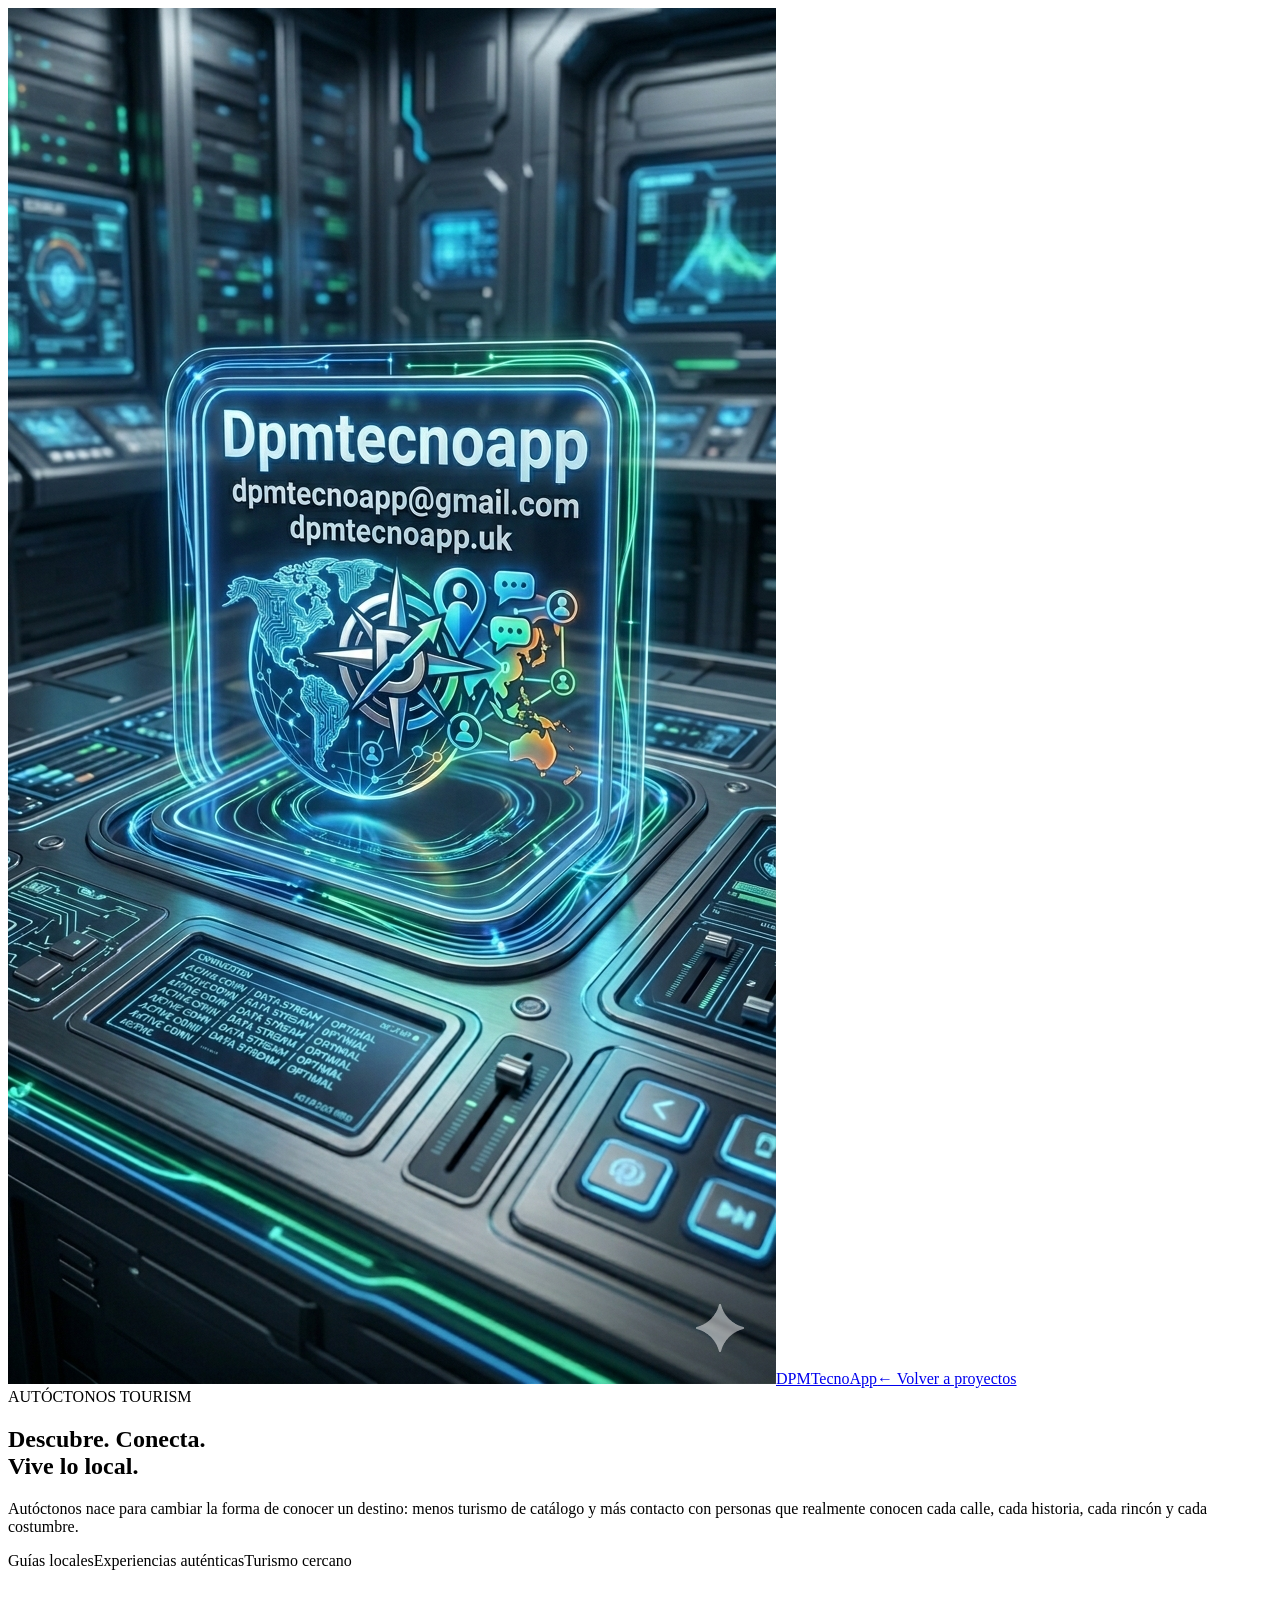
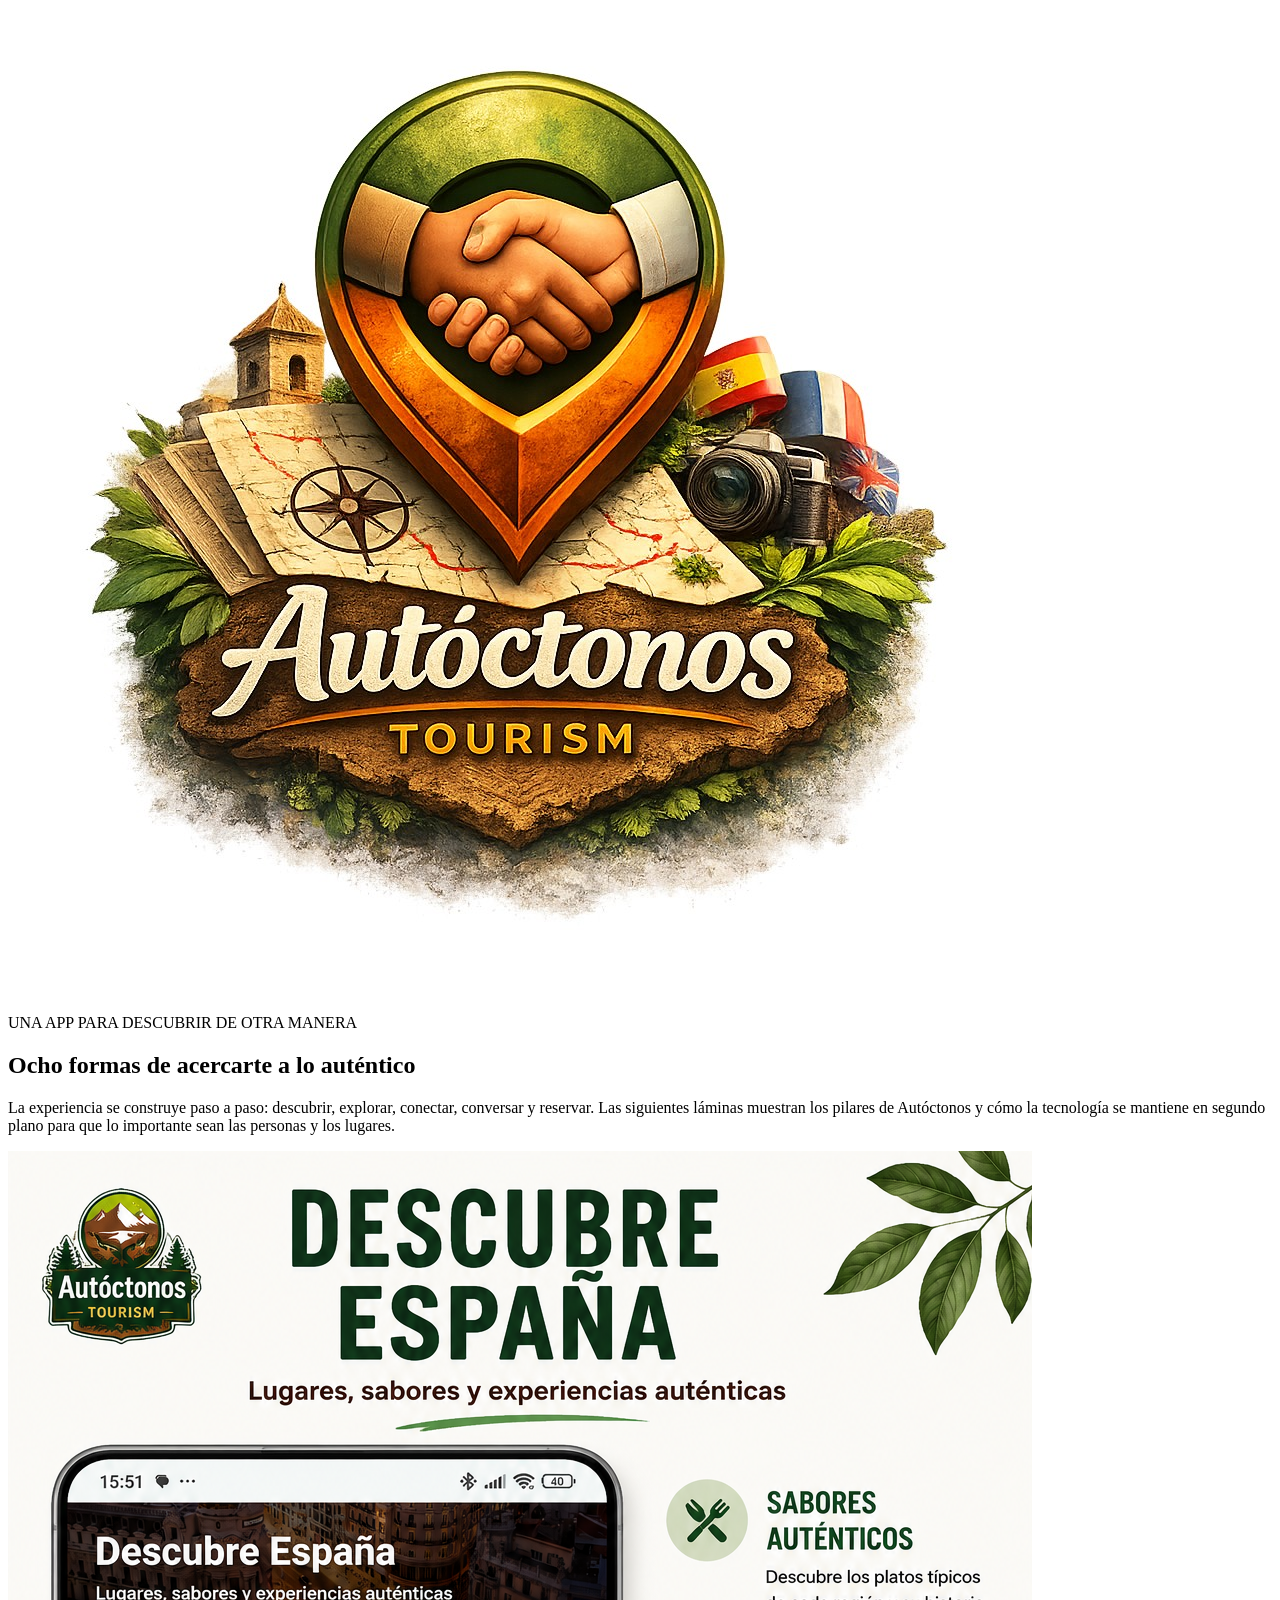
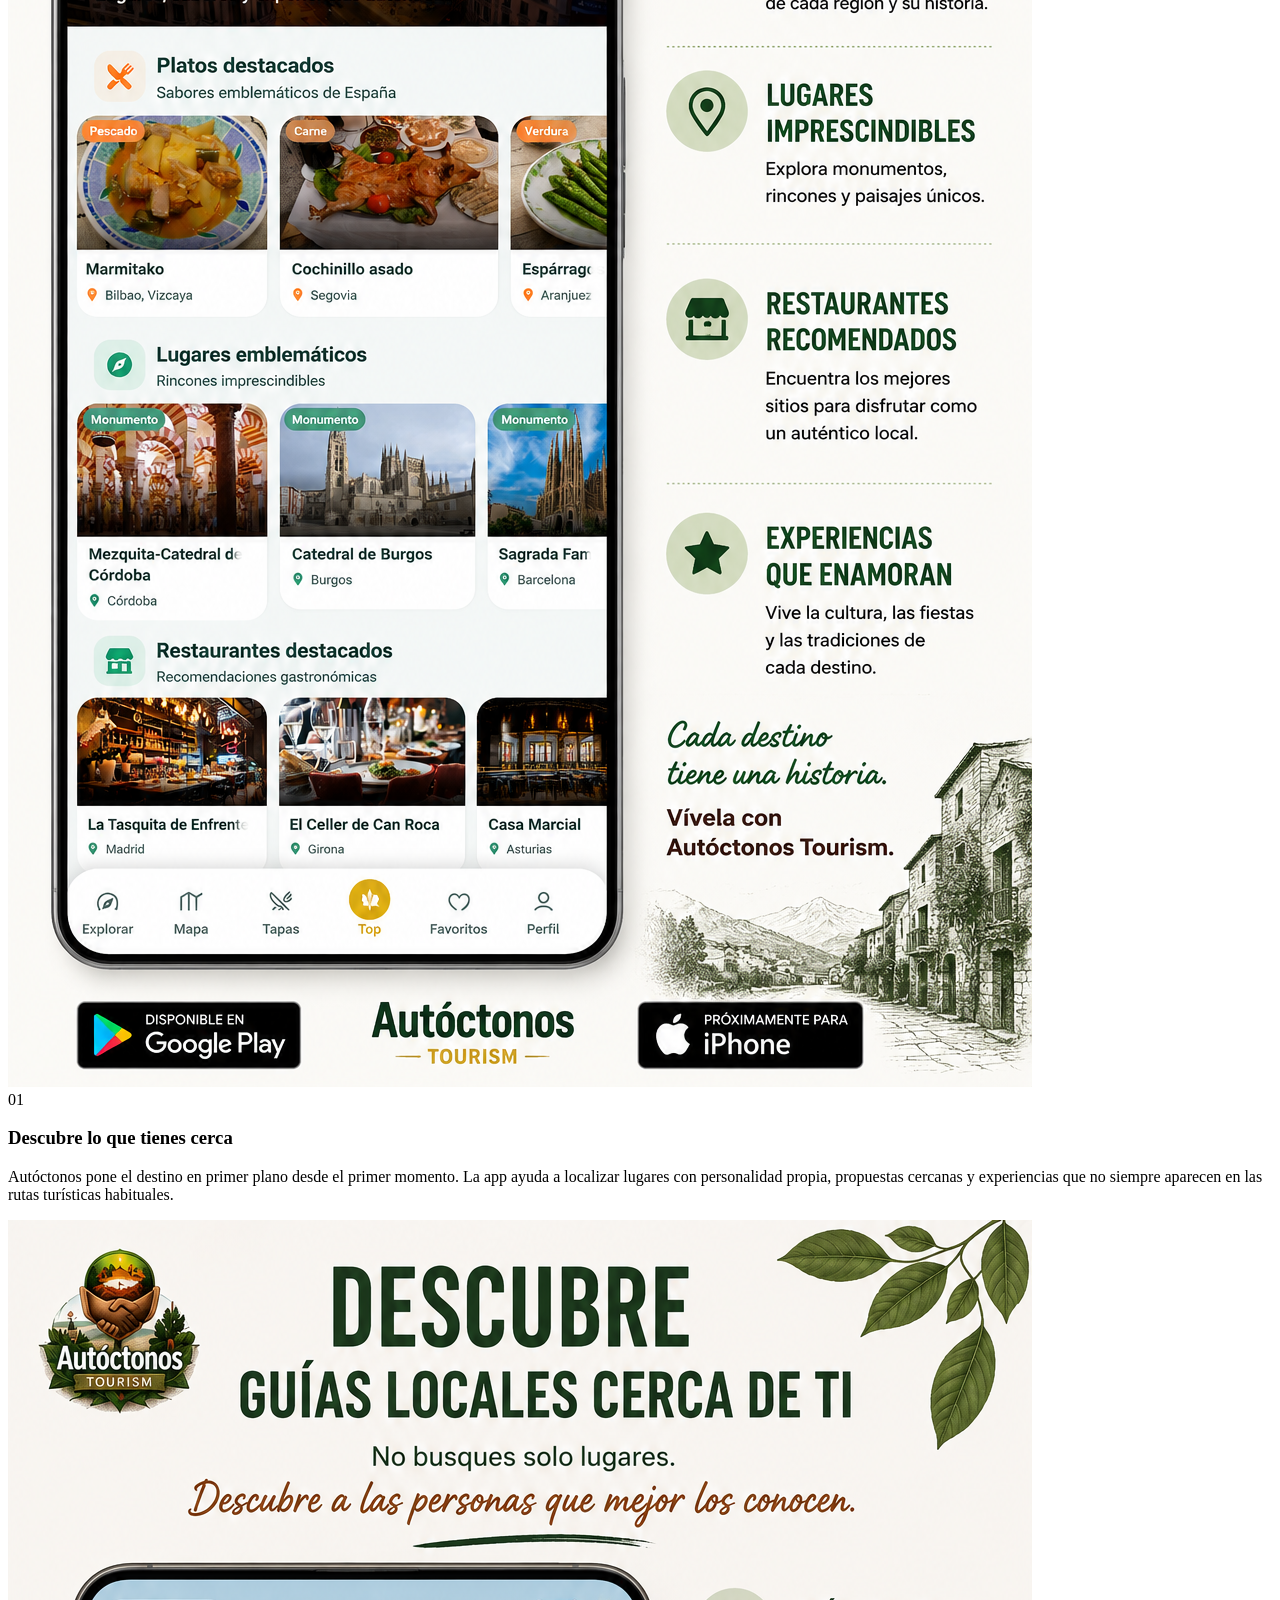
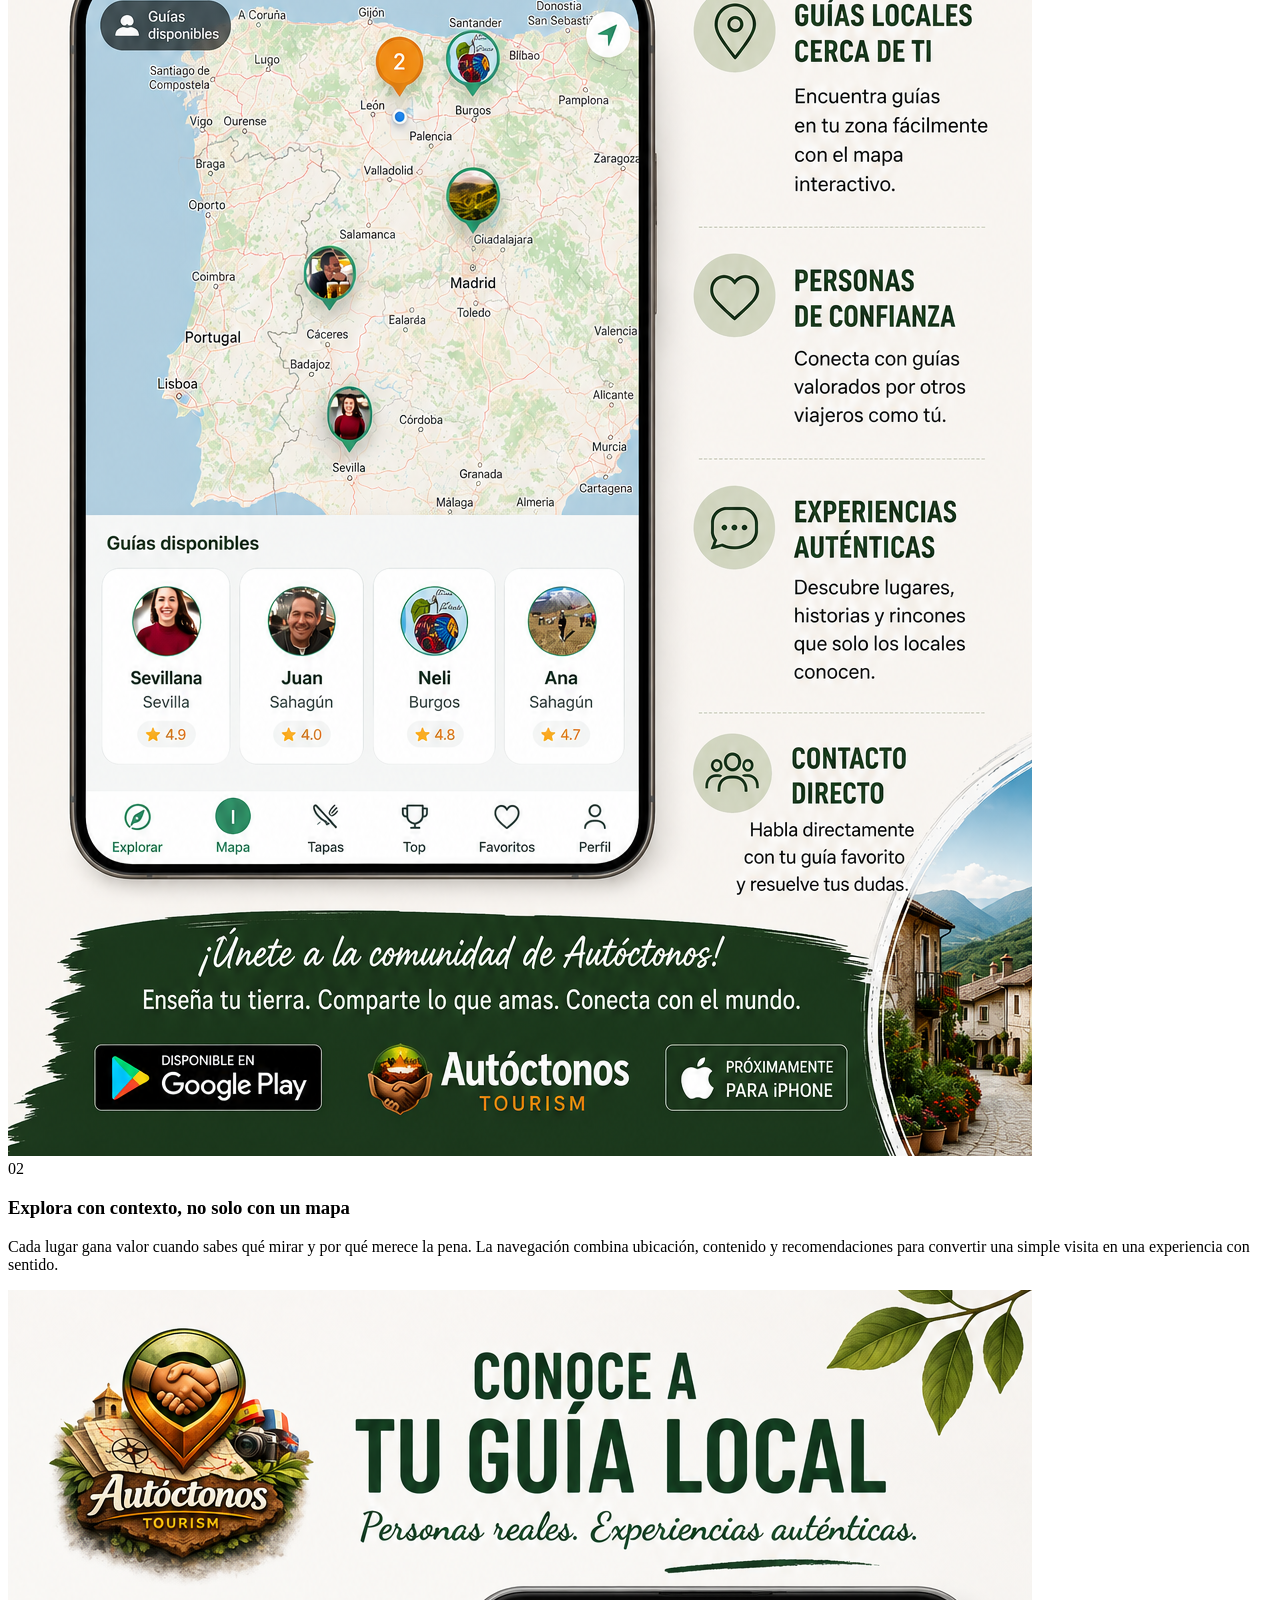
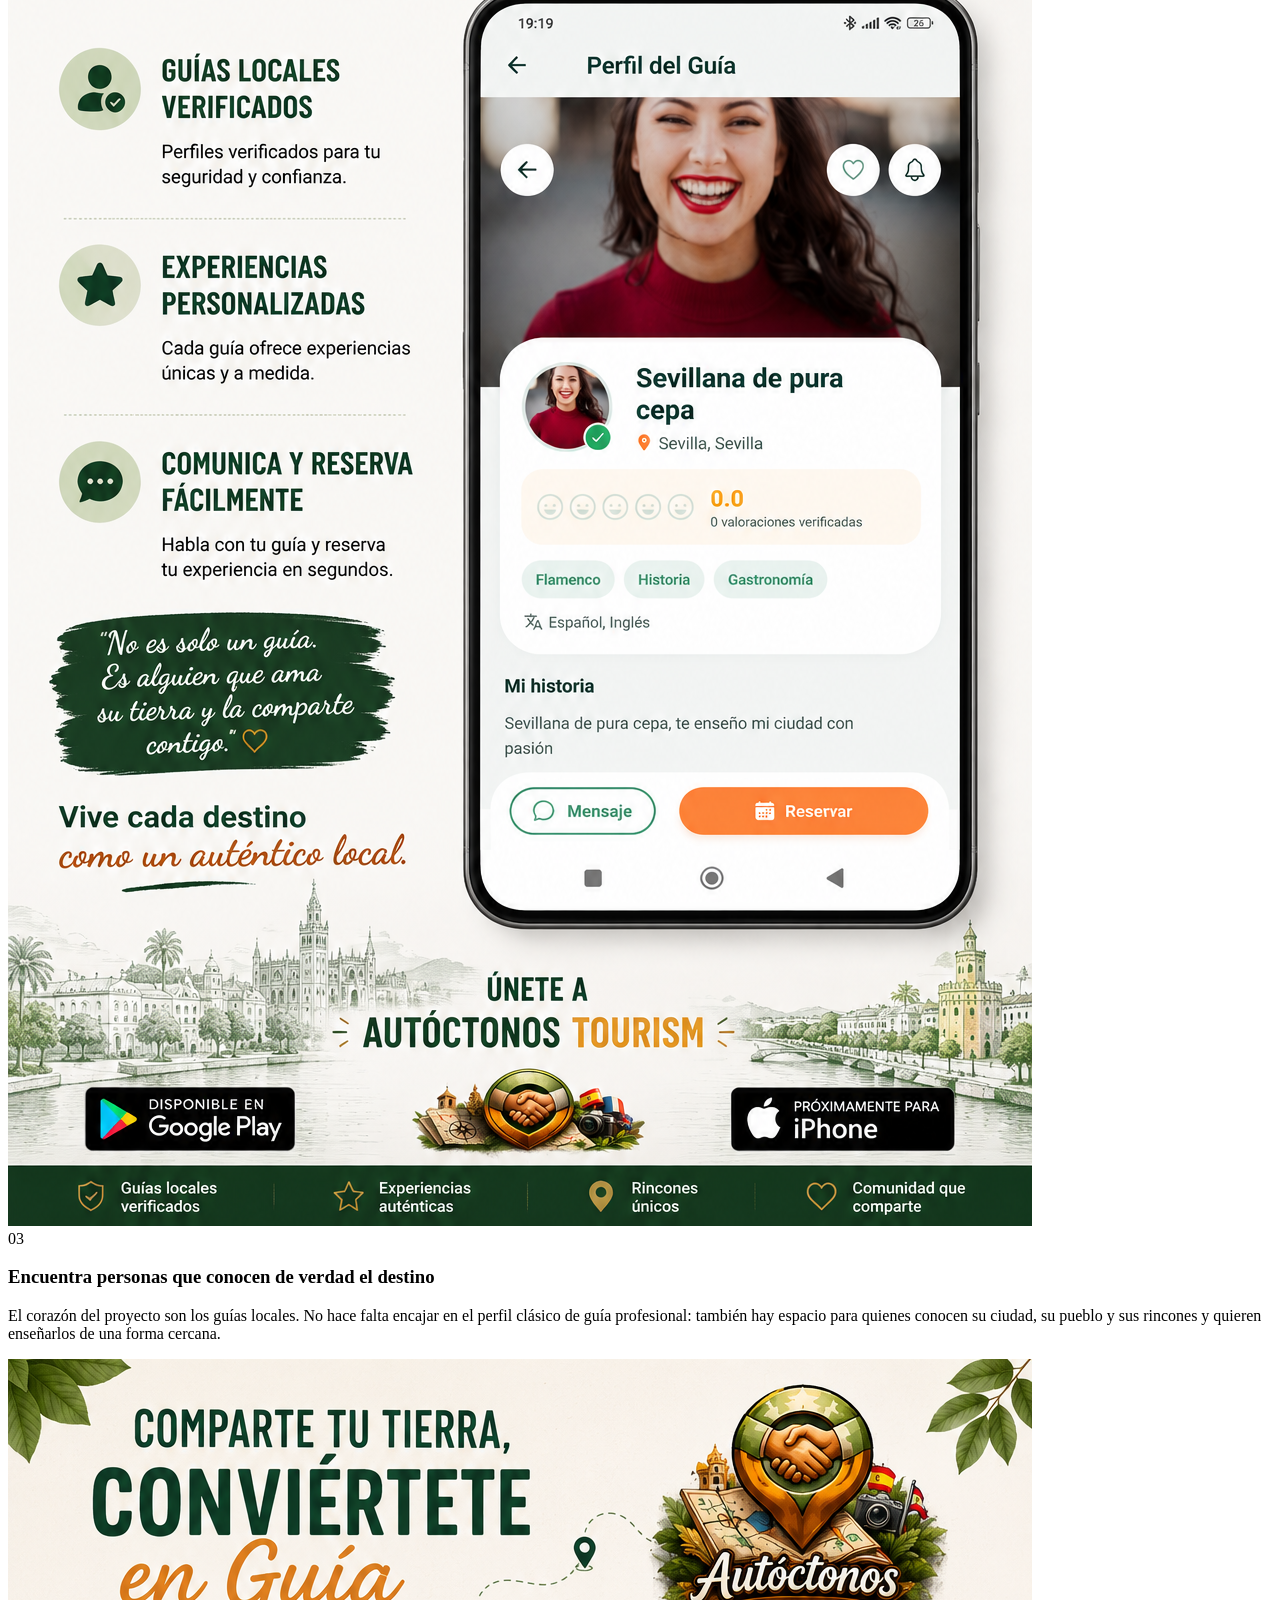
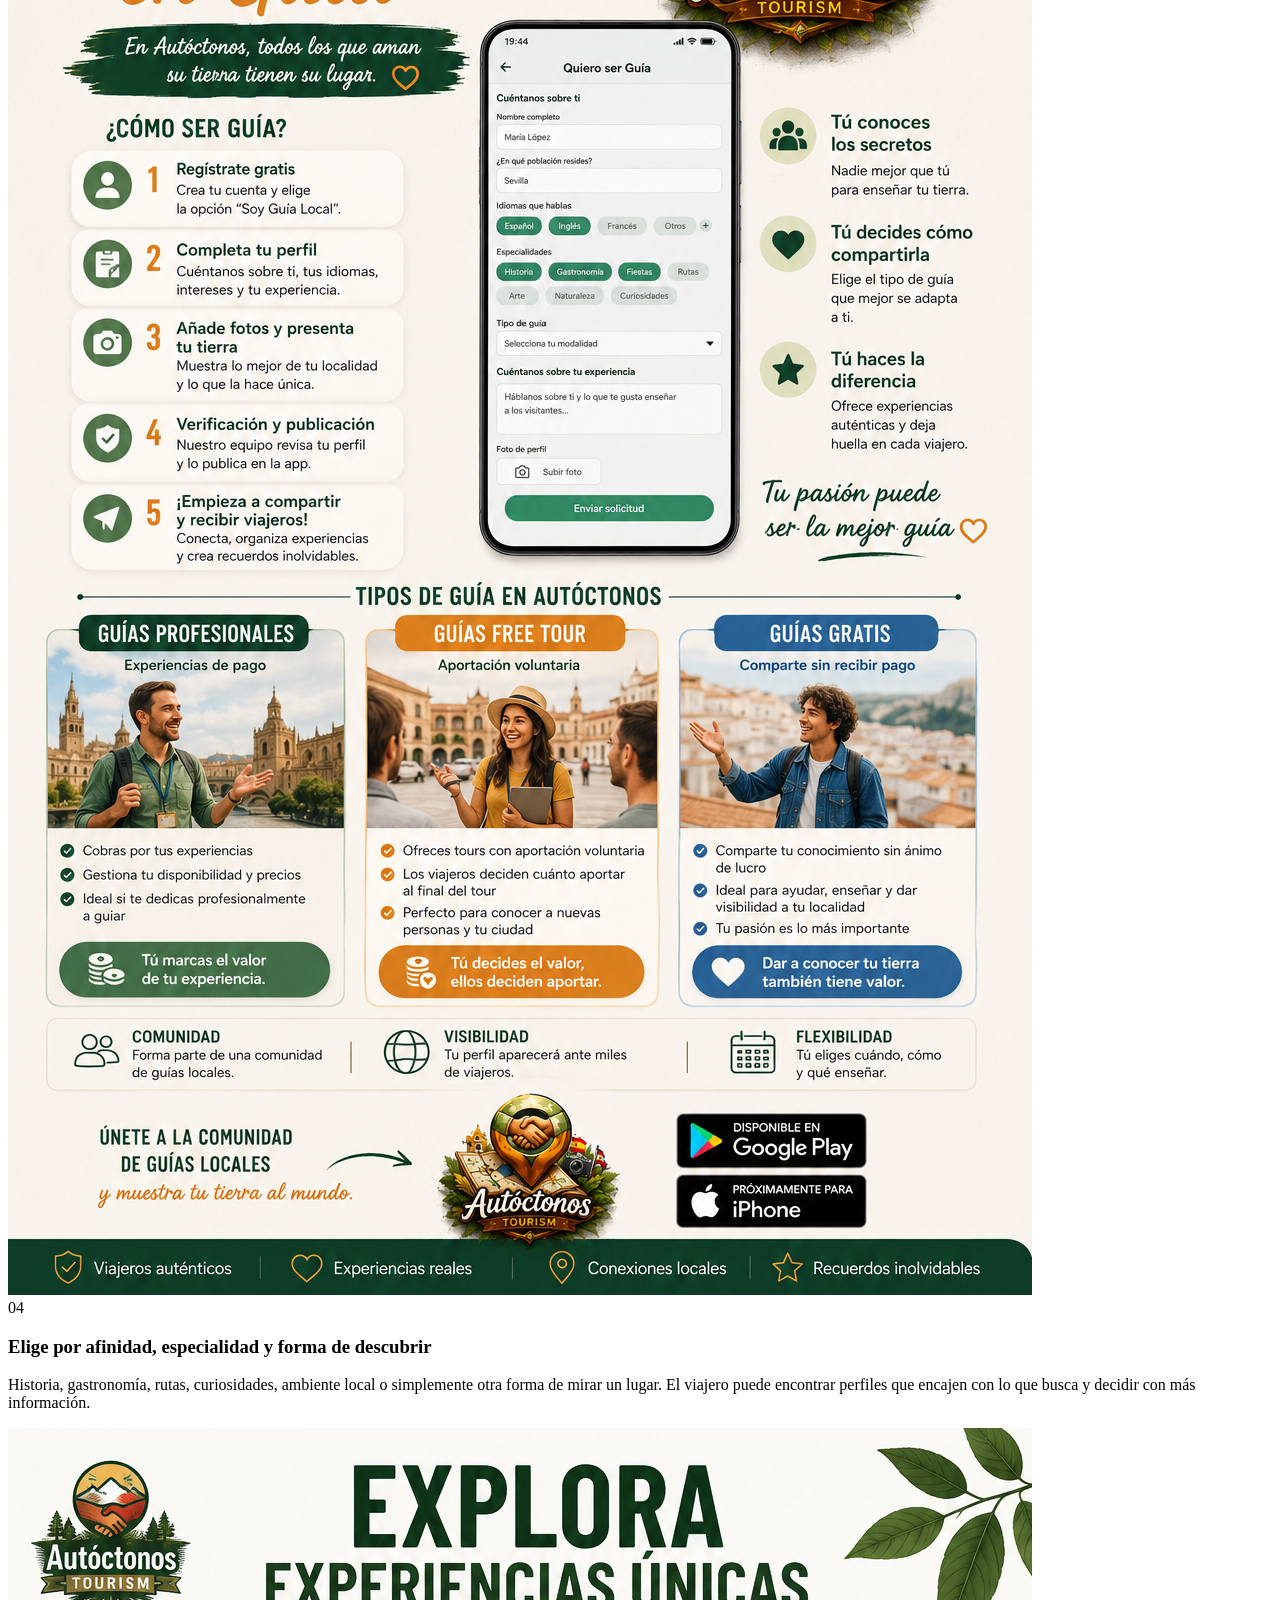
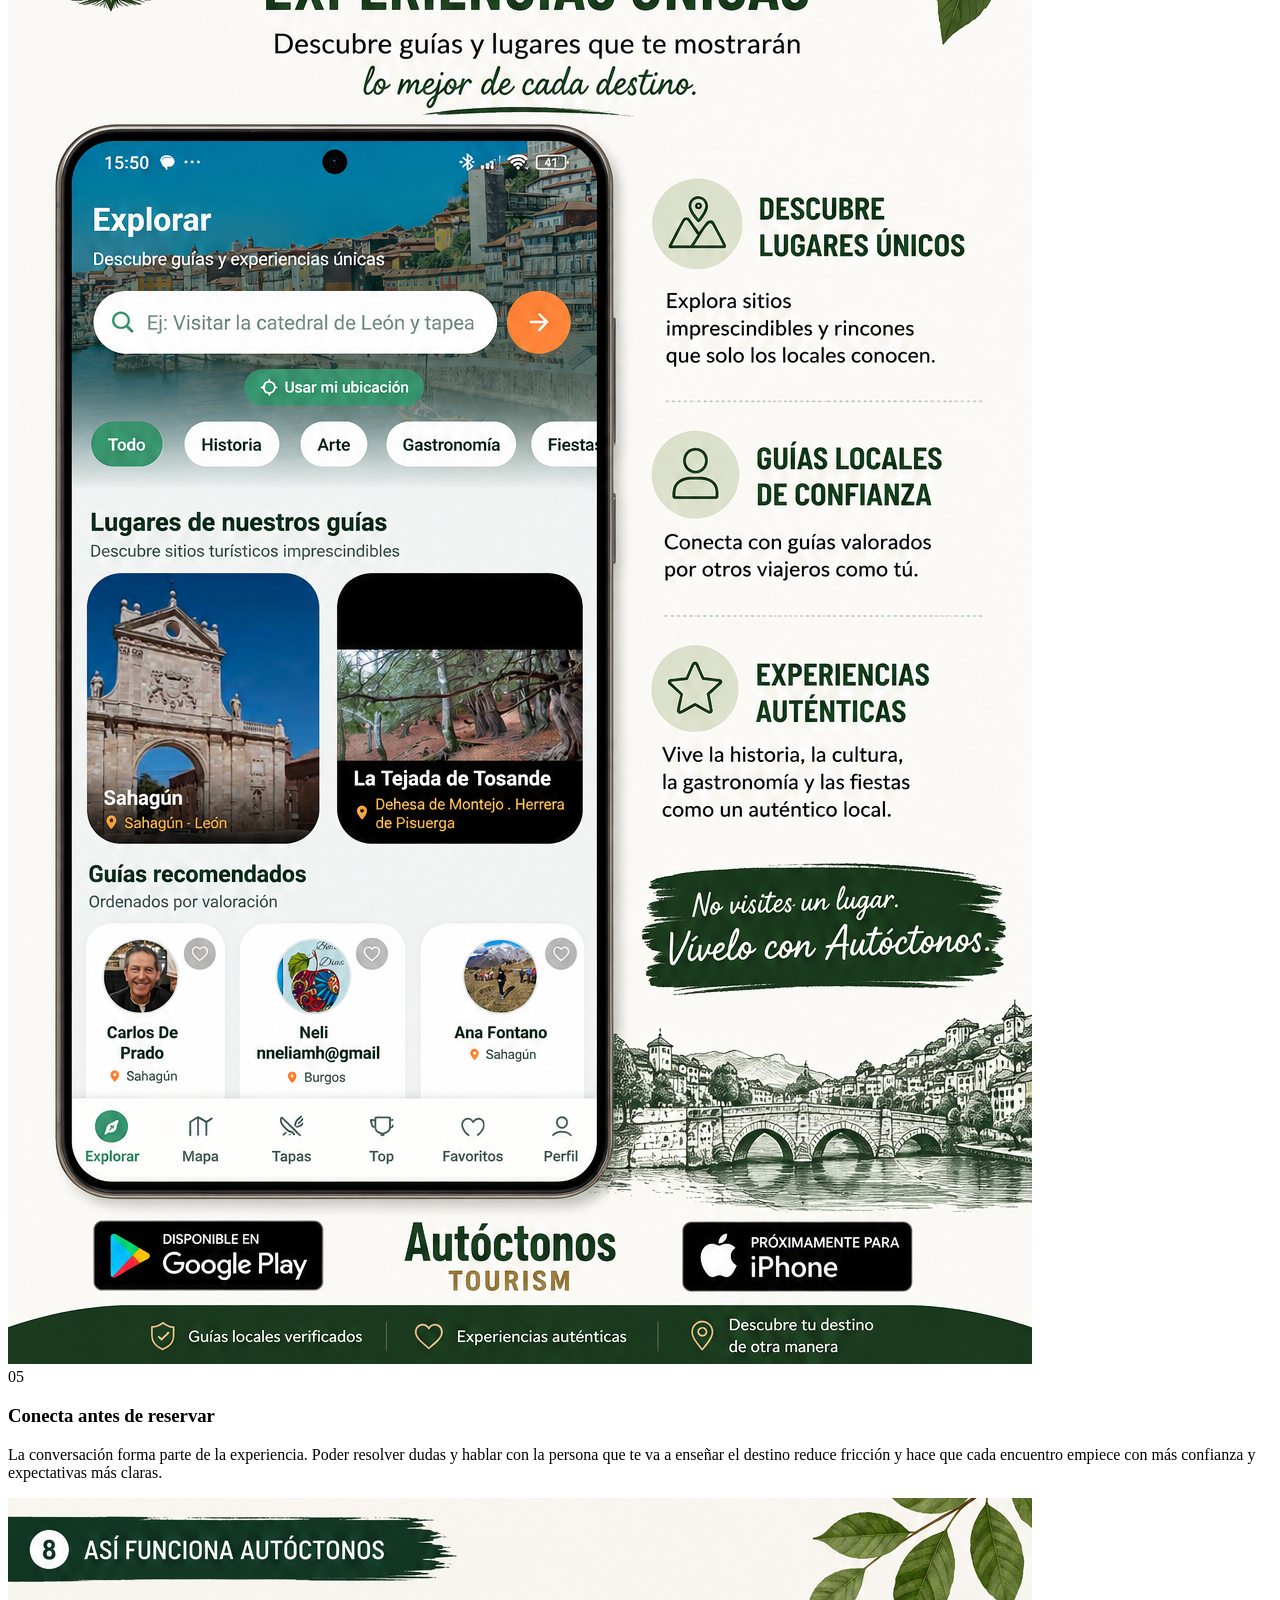
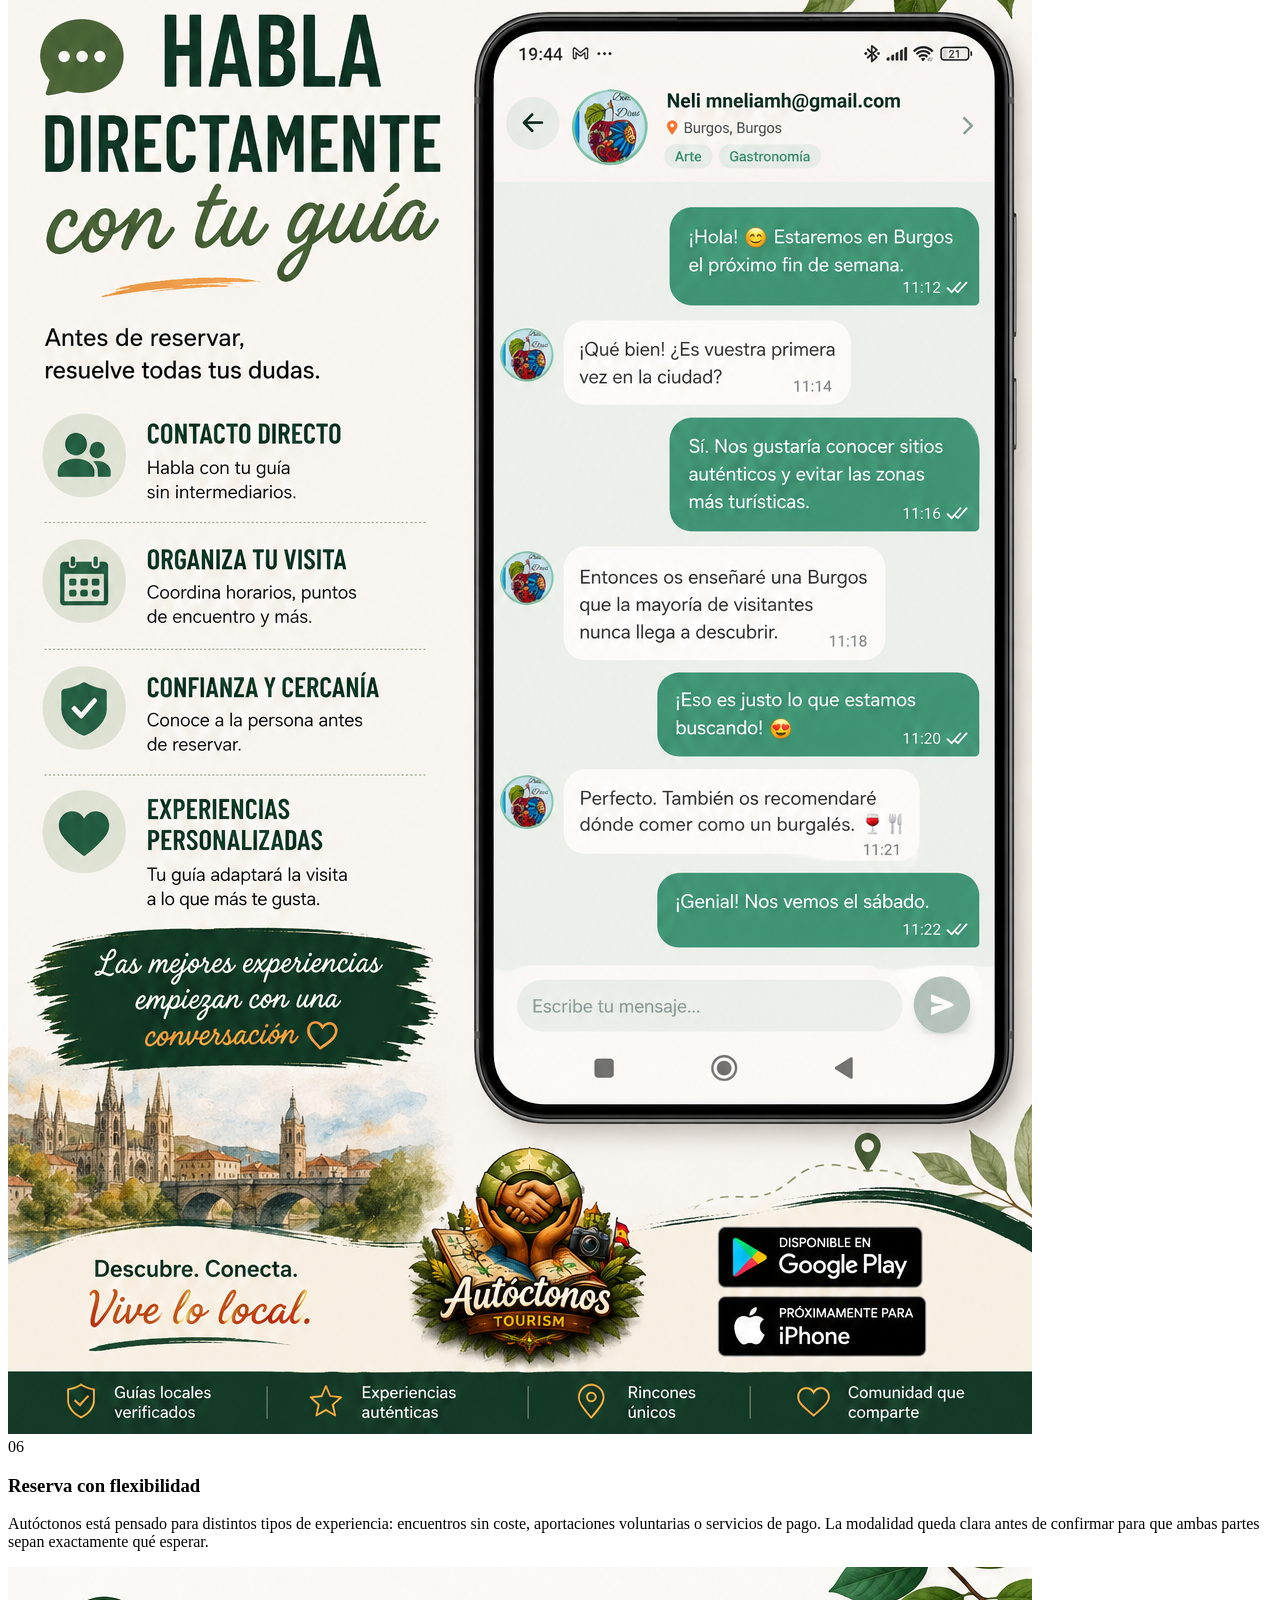
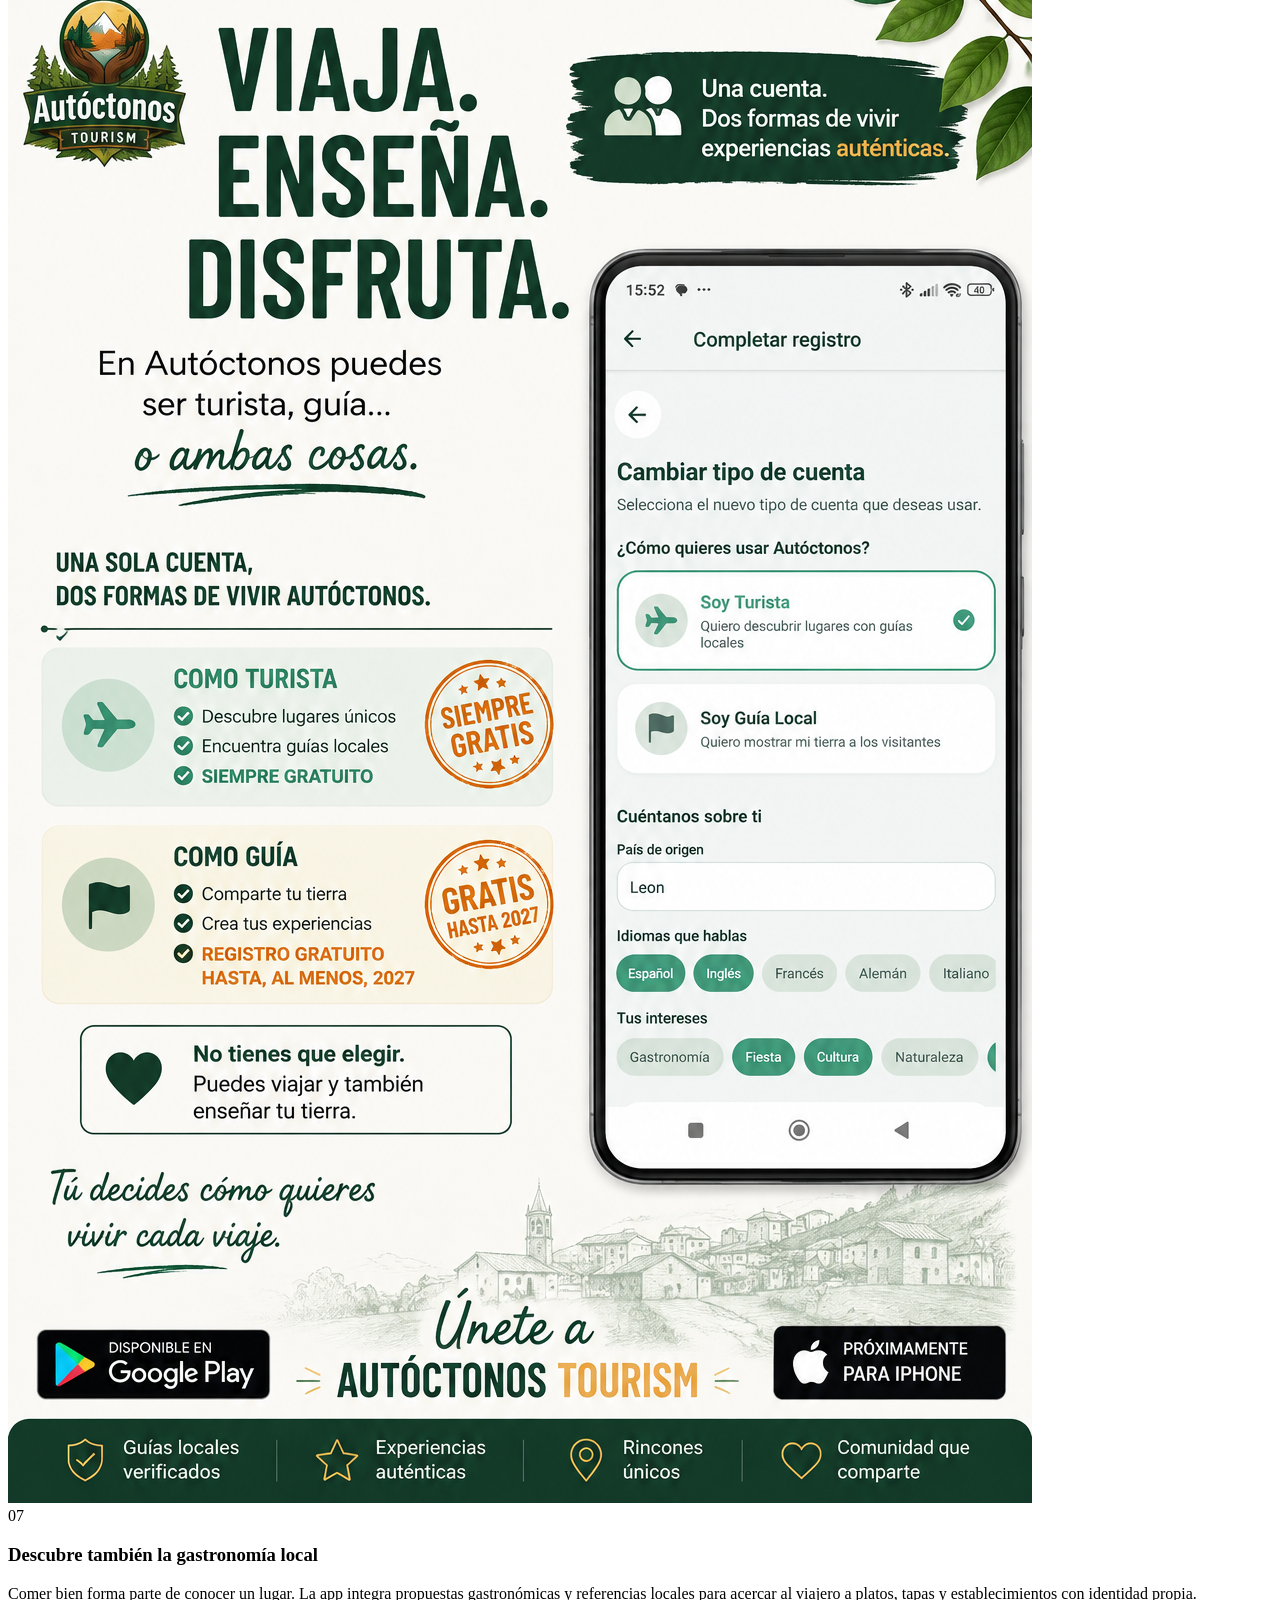
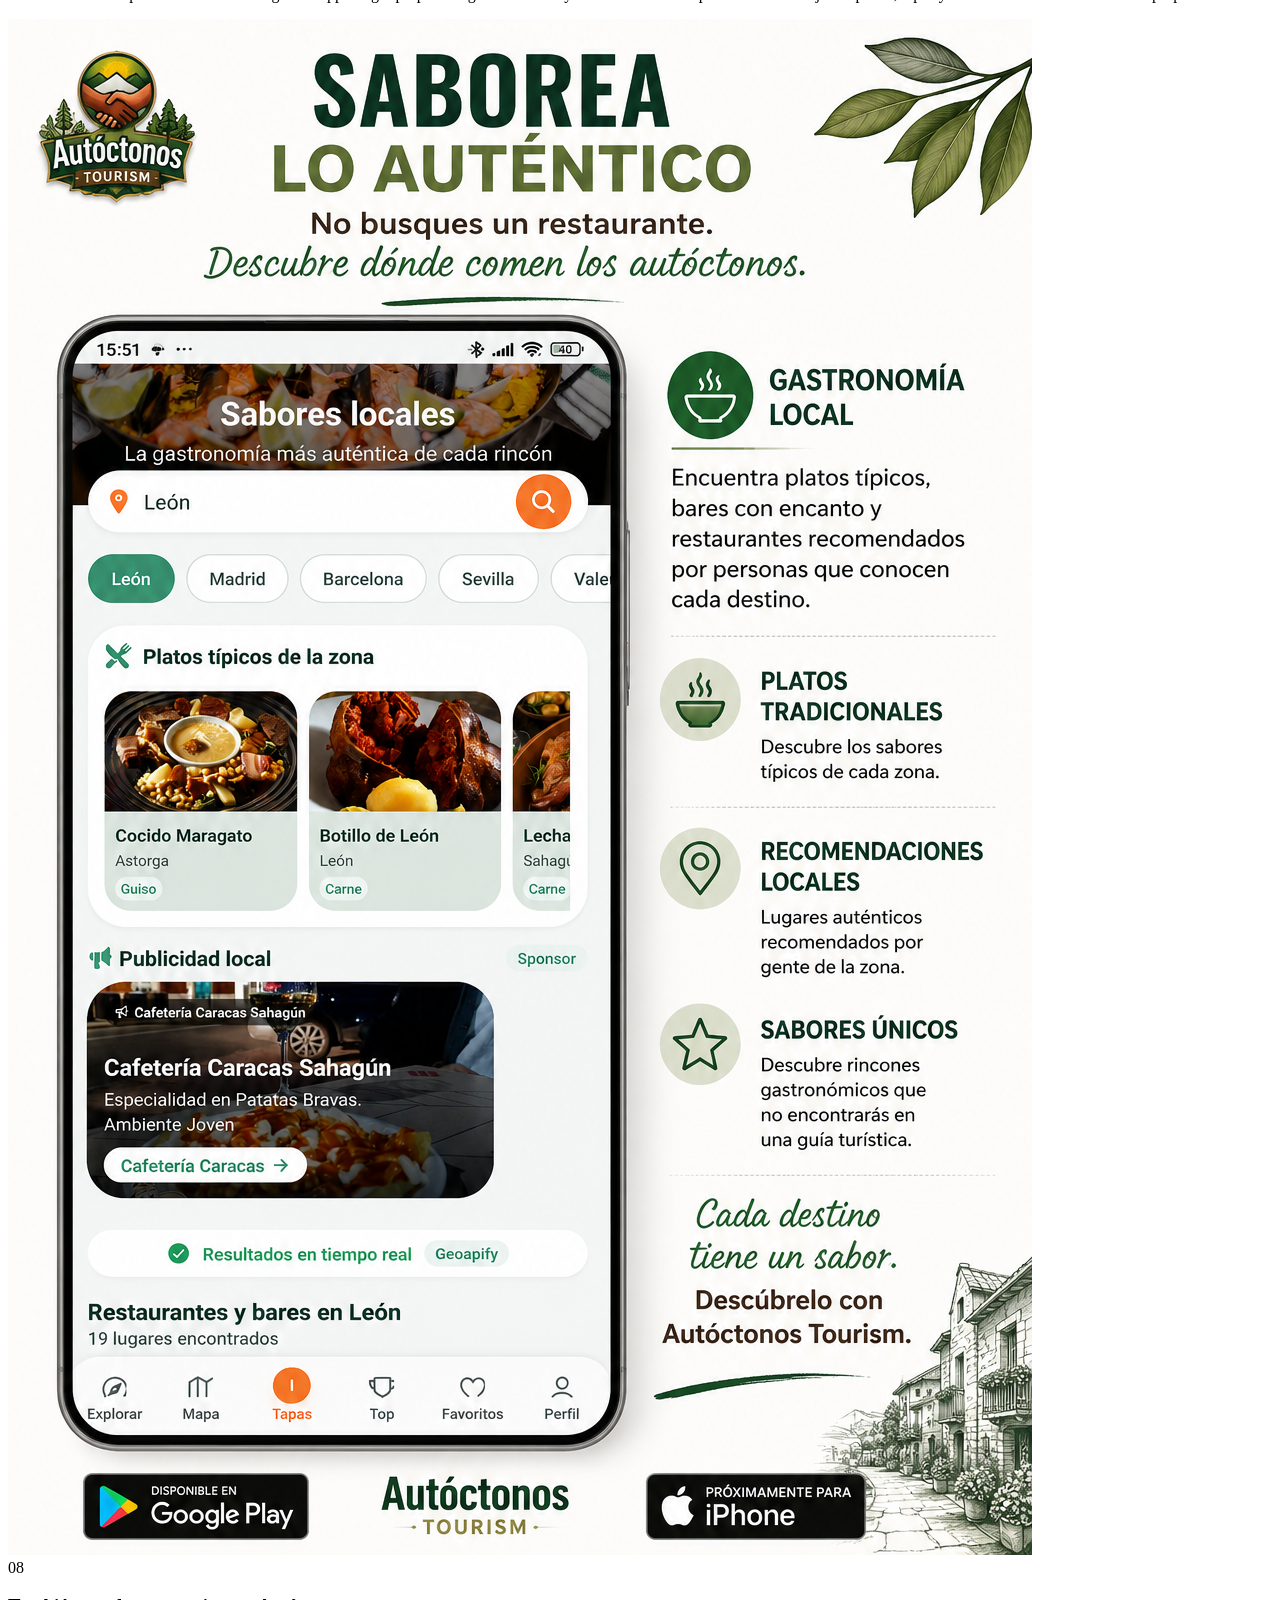
==== autoctonos.html @ 1bc3d6ff "feat: crear página profesional de Autóctonos" ====
<!doctype html><html lang="es"><head><meta charset="utf-8"><meta name="viewport" content="width=device-width,initial-scale=1"><meta name="description" content="Autóctonos Tourism conecta viajeros con personas locales, lugares auténticos y experiencias reales."><title>Autóctonos Tourism | DPMTecnoApp</title><link rel="preconnect" href="https://fonts.googleapis.com"><link rel="preconnect" href="https://fonts.gstatic.com" crossorigin><link href="https://fonts.googleapis.com/css2?family=Inter:wght@400;500;600;700;800&display=swap" rel="stylesheet"><link rel="stylesheet" href="autoctonos.css"></head><body><header class="auto-header"><a class="back-brand" href="index.html#proyectos"><span class="dpm-mini"><img src="assets/app-image.png" alt=""></span><span>DPMTecnoApp</span></a><a class="back-link" href="index.html#proyectos">← Volver a proyectos</a></header><main><section class="auto-hero"><div class="auto-shell hero-grid"><div class="hero-copy"><span class="kicker">AUTÓCTONOS TOURISM</span><h1>Descubre. Conecta.<br>Vive lo local.</h1><p>Autóctonos nace para cambiar la forma de conocer un destino: menos turismo de catálogo y más contacto con personas que realmente conocen cada calle, cada historia, cada rincón y cada costumbre.</p><div class="hero-points"><span>Guías locales</span><span>Experiencias auténticas</span><span>Turismo cercano</span></div></div><div class="hero-logo"><img src="assets/logo-autoctonos.png" alt="Logo de Autóctonos Tourism"></div></div></section><section class="intro auto-shell"><p class="section-label">UNA APP PARA DESCUBRIR DE OTRA MANERA</p><h2>Ocho formas de acercarte a lo auténtico</h2><p class="intro-text">La experiencia se construye paso a paso: descubrir, explorar, conectar, conversar y reservar. Las siguientes láminas muestran los pilares de Autóctonos y cómo la tecnología se mantiene en segundo plano para que lo importante sean las personas y los lugares.</p></section><section class="story auto-shell"><article class="story-row"><div class="story-image"><img src="assets/pantalla-1-autoctonos.png" alt="Pantalla 1 de Autóctonos"></div><div class="story-copy"><span class="step">01</span><h3>Descubre lo que tienes cerca</h3><p>Autóctonos pone el destino en primer plano desde el primer momento. La app ayuda a localizar lugares con personalidad propia, propuestas cercanas y experiencias que no siempre aparecen en las rutas turísticas habituales.</p></div></article><article class="story-row reverse"><div class="story-image"><img src="assets/pantalla-2-autoctonos.png" alt="Pantalla 2 de Autóctonos"></div><div class="story-copy"><span class="step">02</span><h3>Explora con contexto, no solo con un mapa</h3><p>Cada lugar gana valor cuando sabes qué mirar y por qué merece la pena. La navegación combina ubicación, contenido y recomendaciones para convertir una simple visita en una experiencia con sentido.</p></div></article><article class="story-row"><div class="story-image"><img src="assets/pantalla-3-autoctonos.png" alt="Pantalla 3 de Autóctonos"></div><div class="story-copy"><span class="step">03</span><h3>Encuentra personas que conocen de verdad el destino</h3><p>El corazón del proyecto son los guías locales. No hace falta encajar en el perfil clásico de guía profesional: también hay espacio para quienes conocen su ciudad, su pueblo y sus rincones y quieren enseñarlos de una forma cercana.</p></div></article><article class="story-row reverse"><div class="story-image"><img src="assets/pantalla-4-autoctonos.png" alt="Pantalla 4 de Autóctonos"></div><div class="story-copy"><span class="step">04</span><h3>Elige por afinidad, especialidad y forma de descubrir</h3><p>Historia, gastronomía, rutas, curiosidades, ambiente local o simplemente otra forma de mirar un lugar. El viajero puede encontrar perfiles que encajen con lo que busca y decidir con más información.</p></div></article><article class="story-row"><div class="story-image"><img src="assets/pantalla-5-autoctonos.png" alt="Pantalla 5 de Autóctonos"></div><div class="story-copy"><span class="step">05</span><h3>Conecta antes de reservar</h3><p>La conversación forma parte de la experiencia. Poder resolver dudas y hablar con la persona que te va a enseñar el destino reduce fricción y hace que cada encuentro empiece con más confianza y expectativas más claras.</p></div></article><article class="story-row reverse"><div class="story-image"><img src="assets/pantalla-6-autoctonos.png" alt="Pantalla 6 de Autóctonos"></div><div class="story-copy"><span class="step">06</span><h3>Reserva con flexibilidad</h3><p>Autóctonos está pensado para distintos tipos de experiencia: encuentros sin coste, aportaciones voluntarias o servicios de pago. La modalidad queda clara antes de confirmar para que ambas partes sepan exactamente qué esperar.</p></div></article><article class="story-row"><div class="story-image"><img src="assets/pantalla-7-autoctonos.png" alt="Pantalla 7 de Autóctonos"></div><div class="story-copy"><span class="step">07</span><h3>Descubre también la gastronomía local</h3><p>Comer bien forma parte de conocer un lugar. La app integra propuestas gastronómicas y referencias locales para acercar al viajero a platos, tapas y establecimientos con identidad propia.</p></div></article><article class="story-row reverse"><div class="story-image"><img src="assets/pantalla-8-autoctonos.png" alt="Pantalla 8 de Autóctonos"></div><div class="story-copy"><span class="step">08</span><h3>También puedes convertirte en Autóctono</h3><p>La comunidad crece con personas que disfrutan enseñando dónde viven. Si conoces historias, sitios especiales o una forma distinta de descubrir tu entorno, puedes formar parte del proyecto y compartirlo con viajeros.</p></div></article></section><section class="closing"><div class="auto-shell closing-inner"><img src="assets/logo-autoctonos.png" alt="Autóctonos Tourism"><div><span class="section-label">TE LO ENSEÑAMOS COMO NADIE</span><h2>Viajar cambia cuando alguien del lugar te lo enseña.</h2><p>Autóctonos conecta tecnología y conocimiento local para crear experiencias más humanas, cercanas y auténticas.</p><a class="cta" href="index.html#proyectos">Volver a DPMTecnoApp</a></div></div></section></main><footer class="auto-footer"><div class="auto-shell"><span>© 2026 DPMTecnoApp · Autóctonos Tourism</span><a href="index.html">dpmtecnoapp</a></div></footer></body></html>
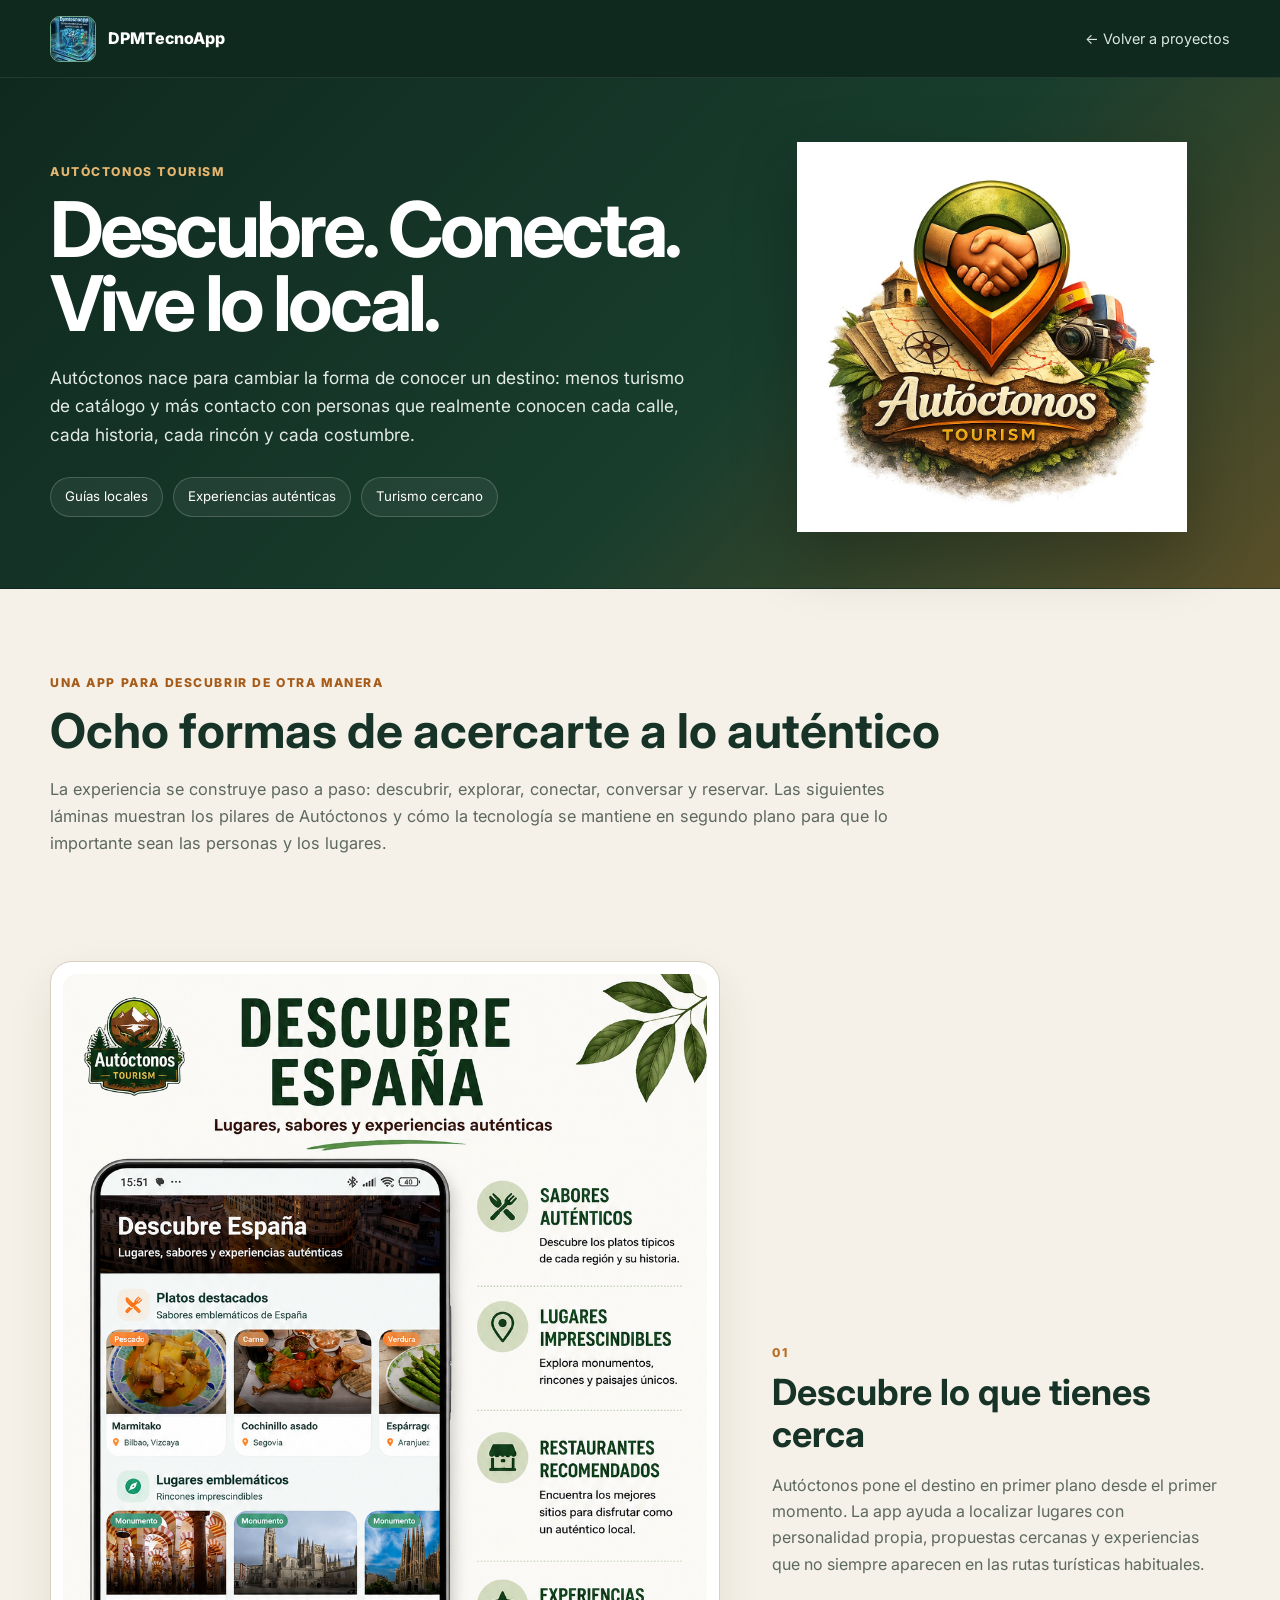
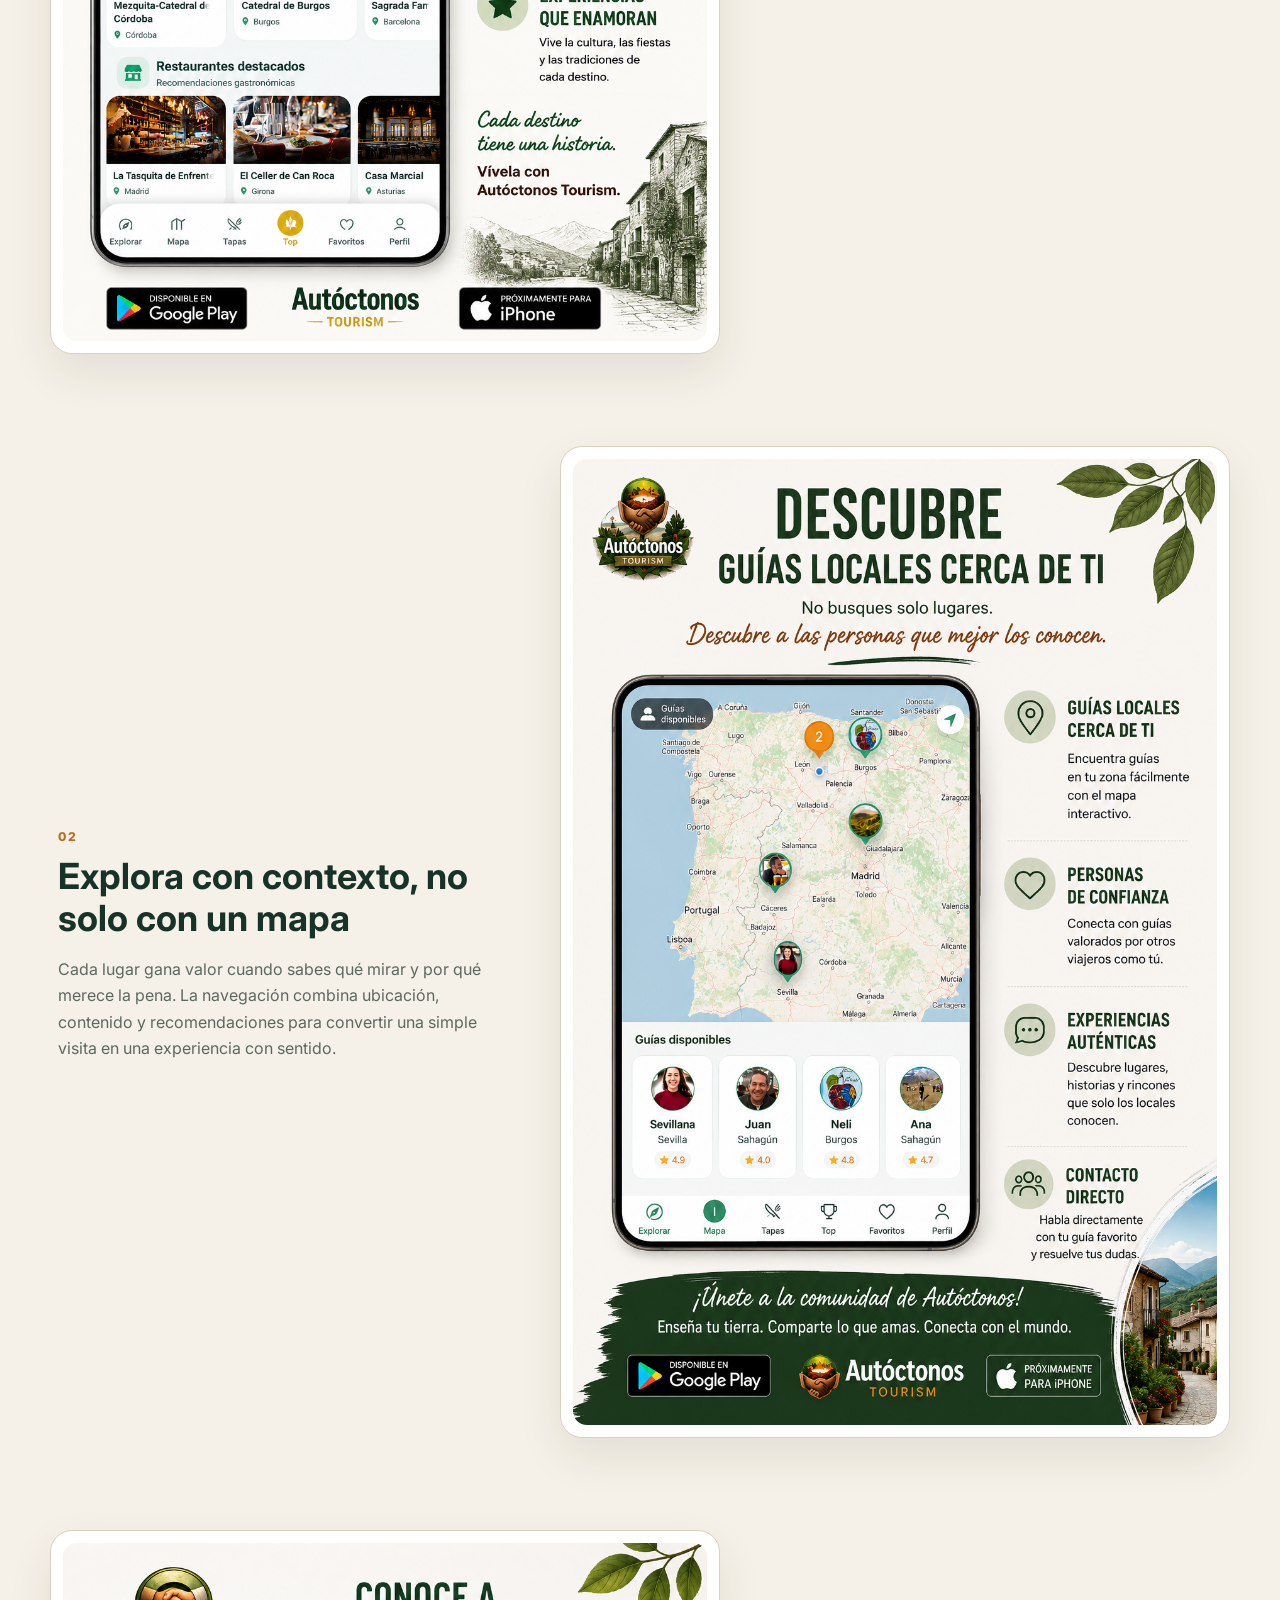
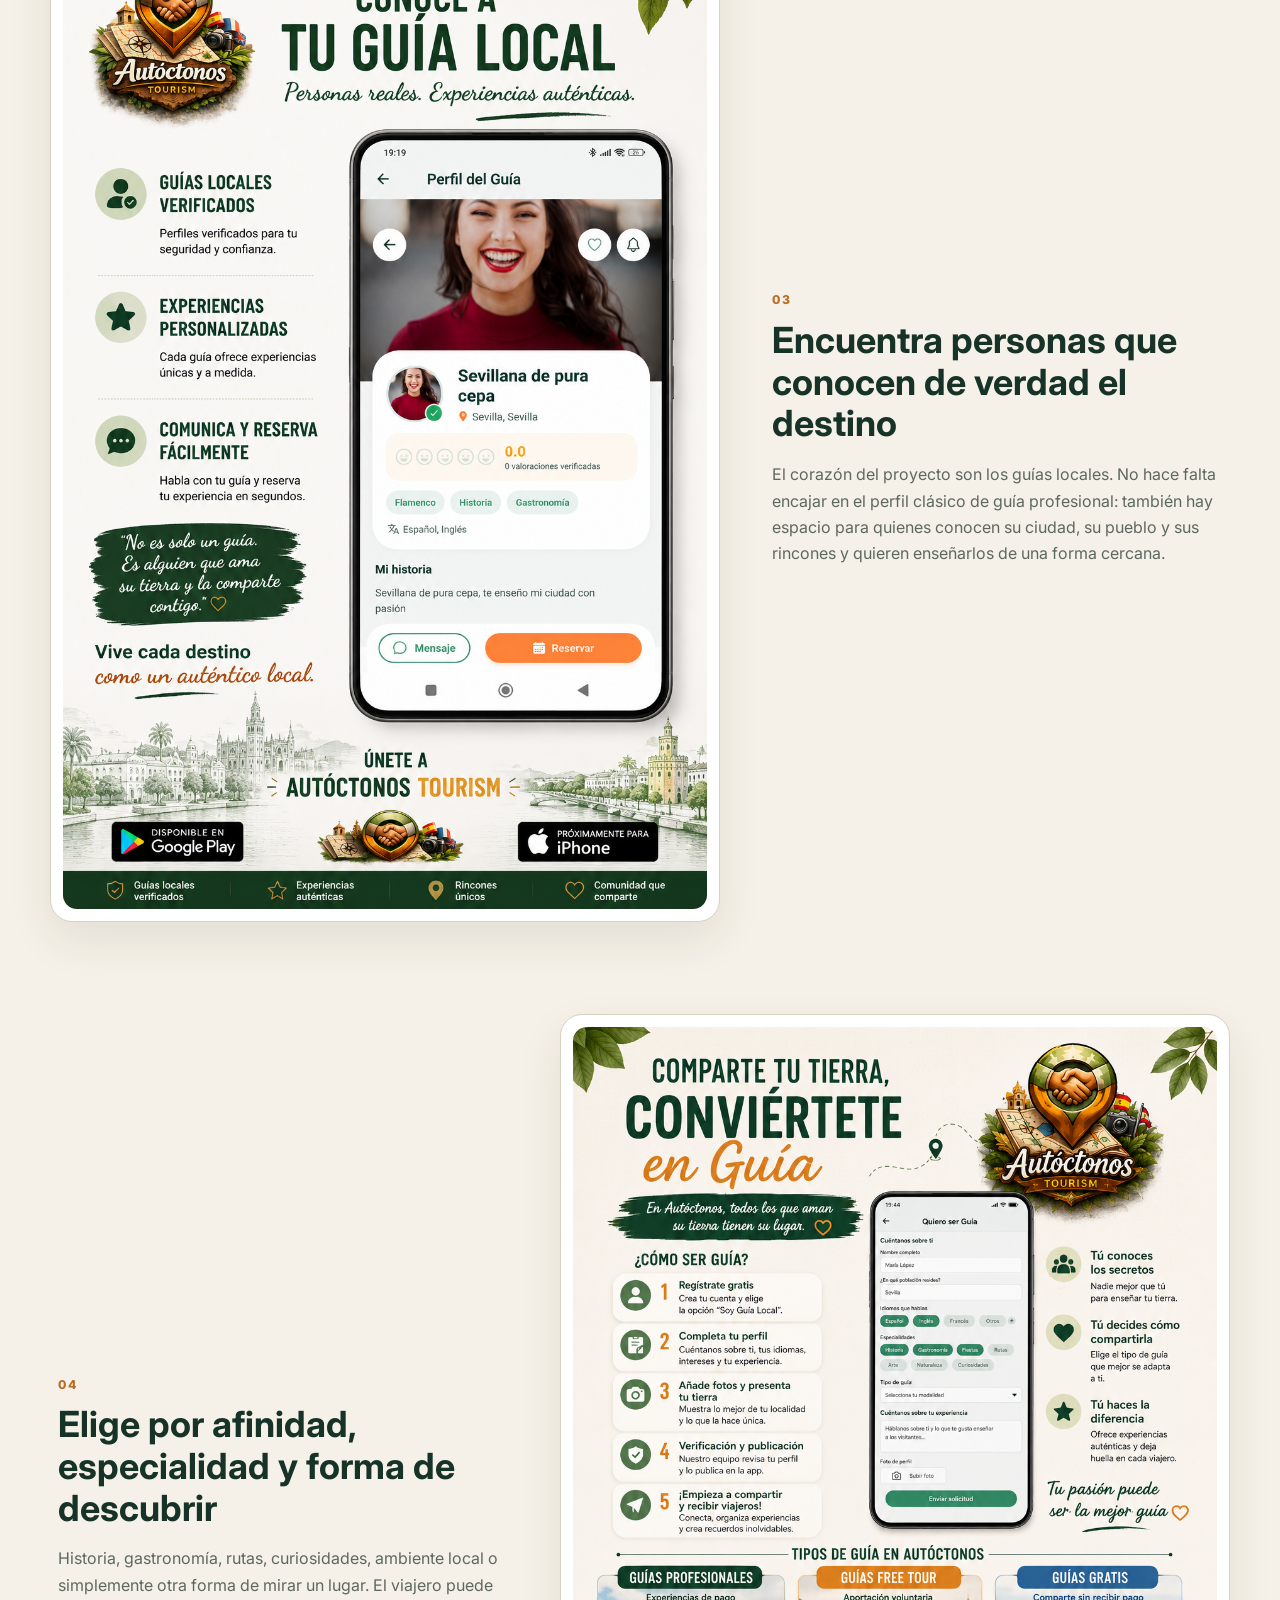
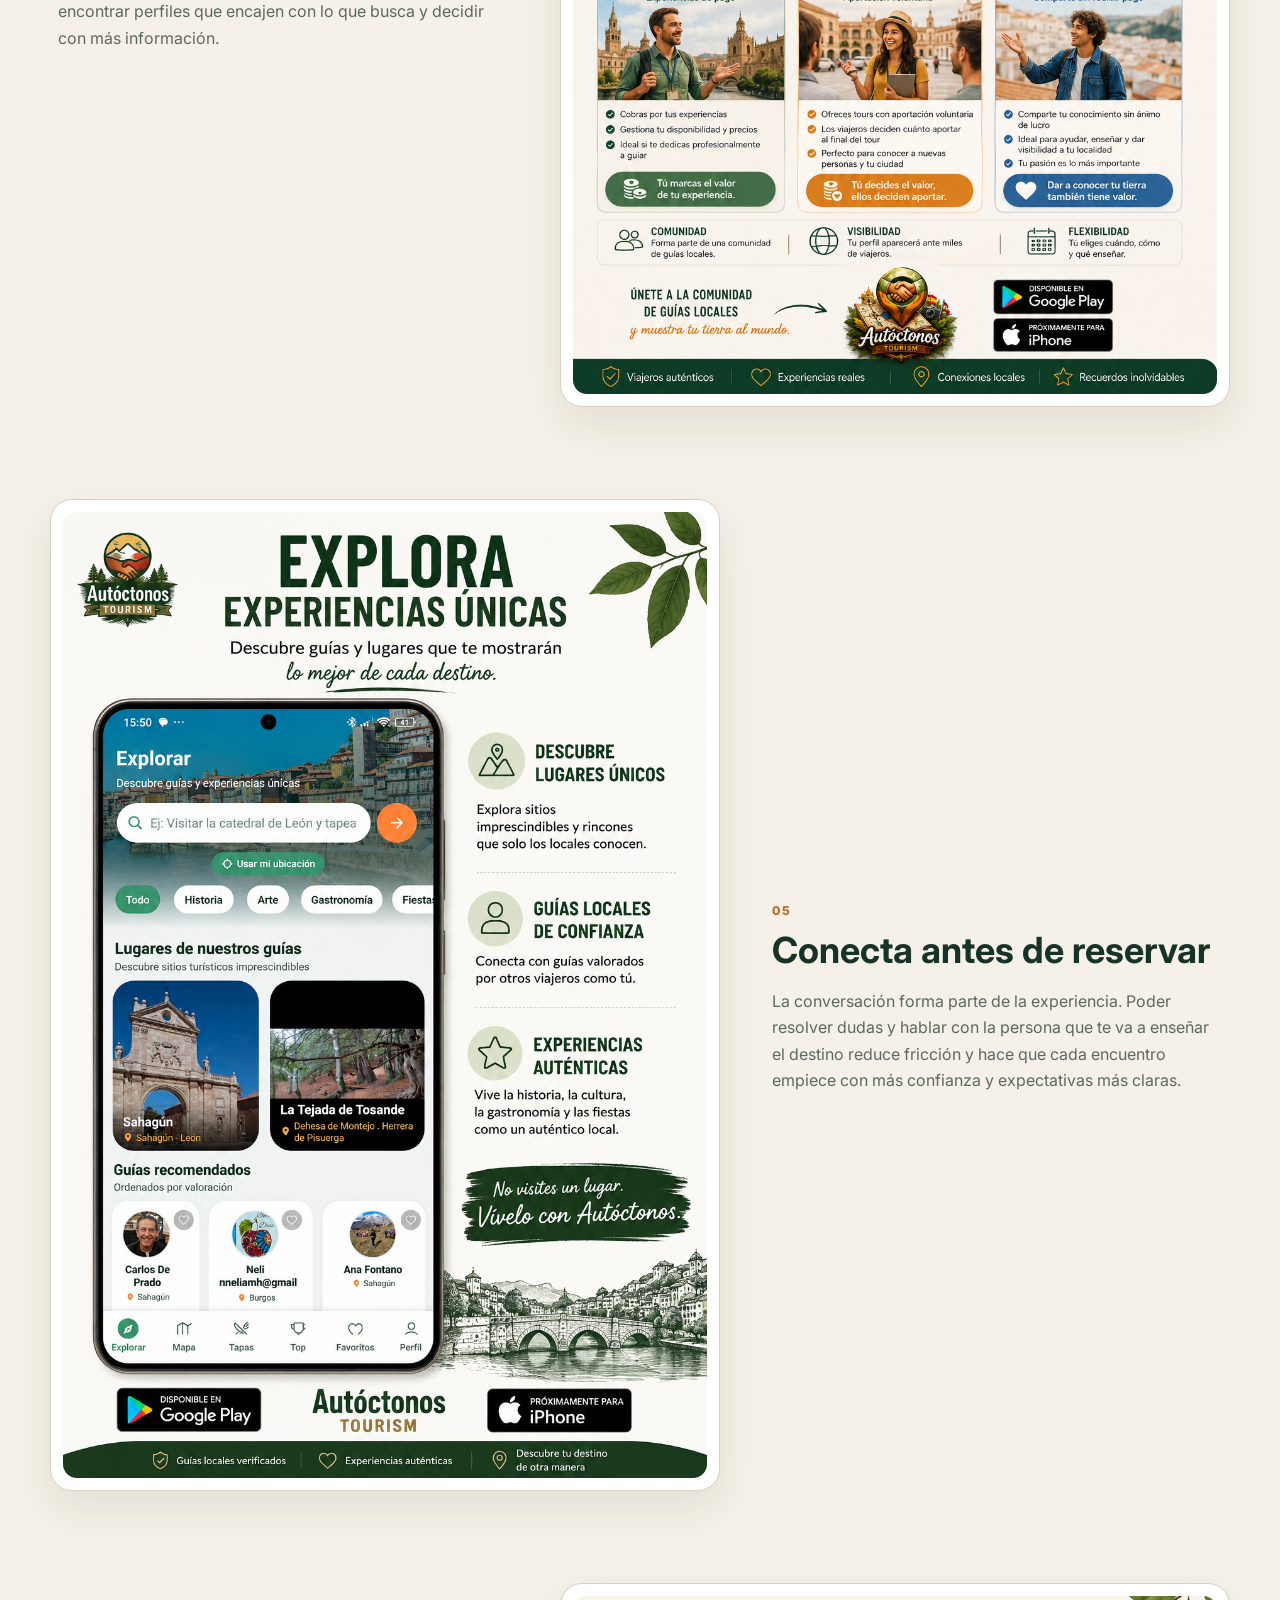
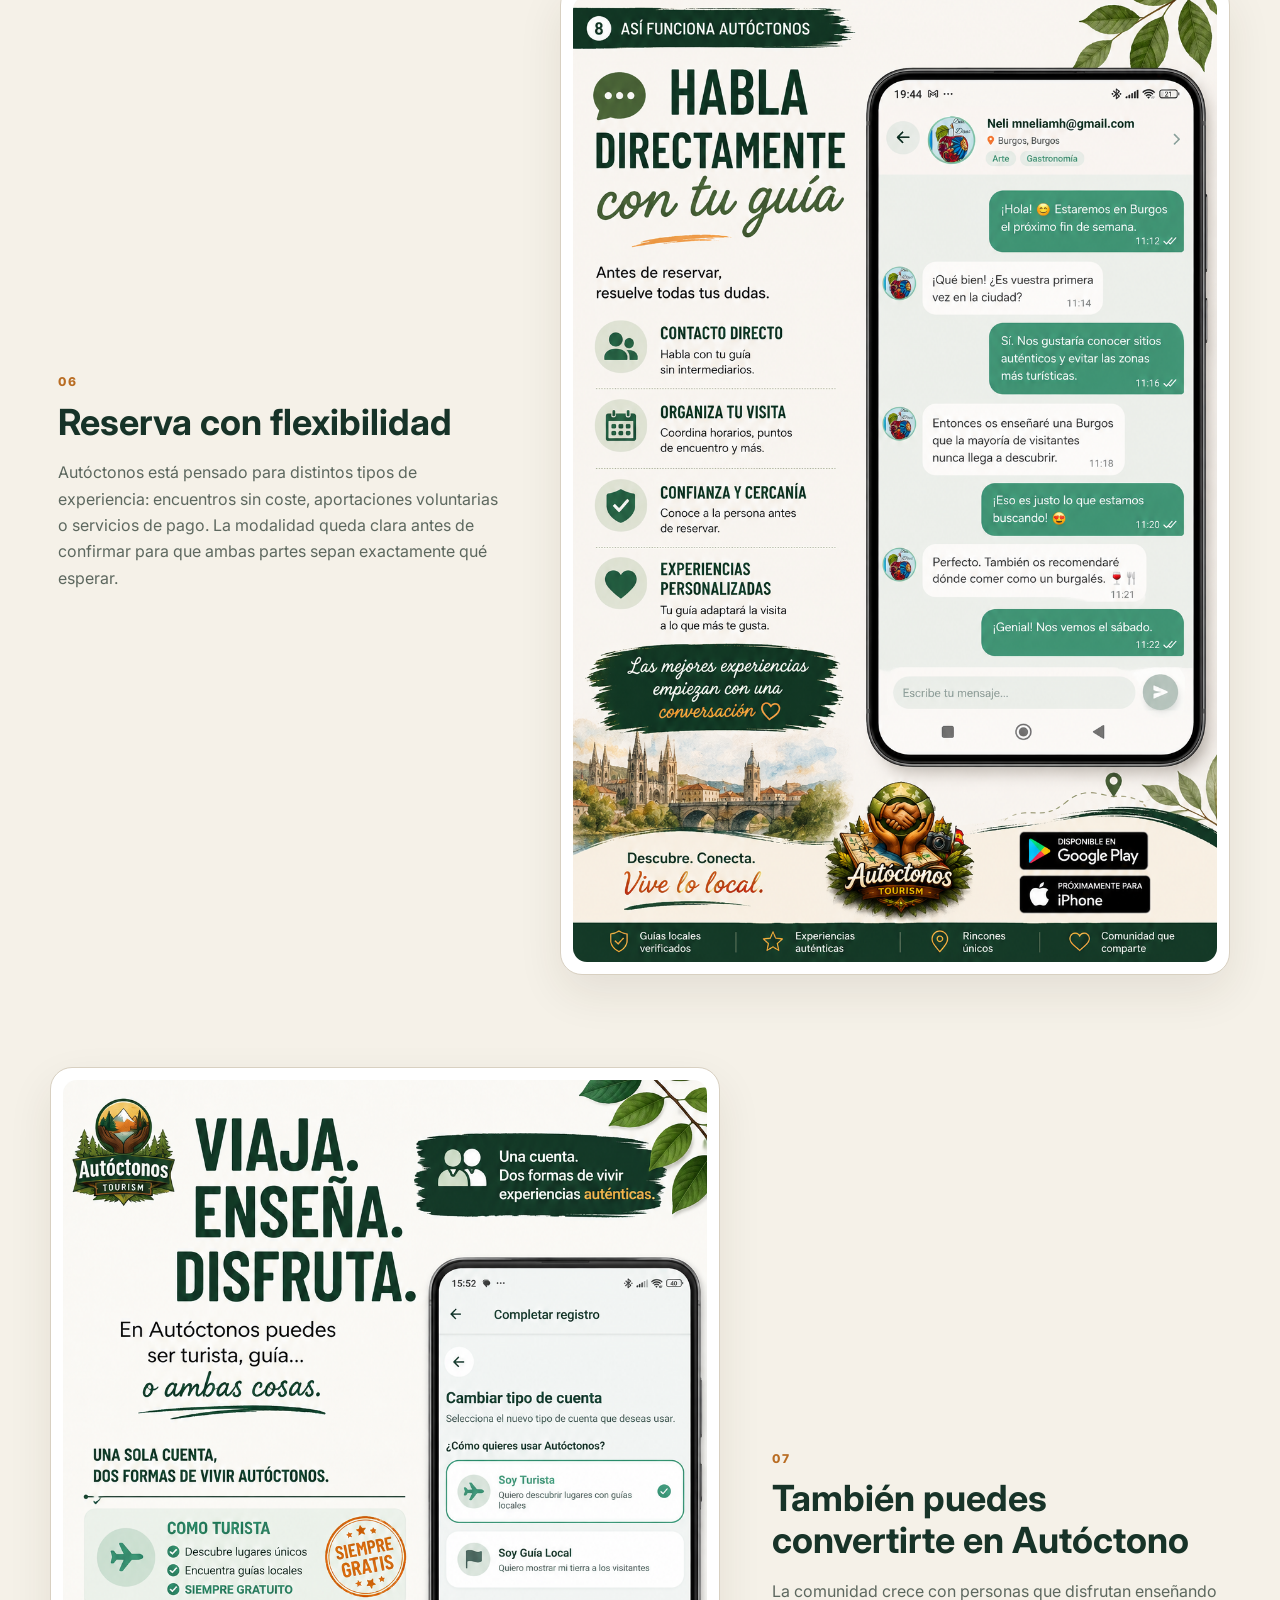
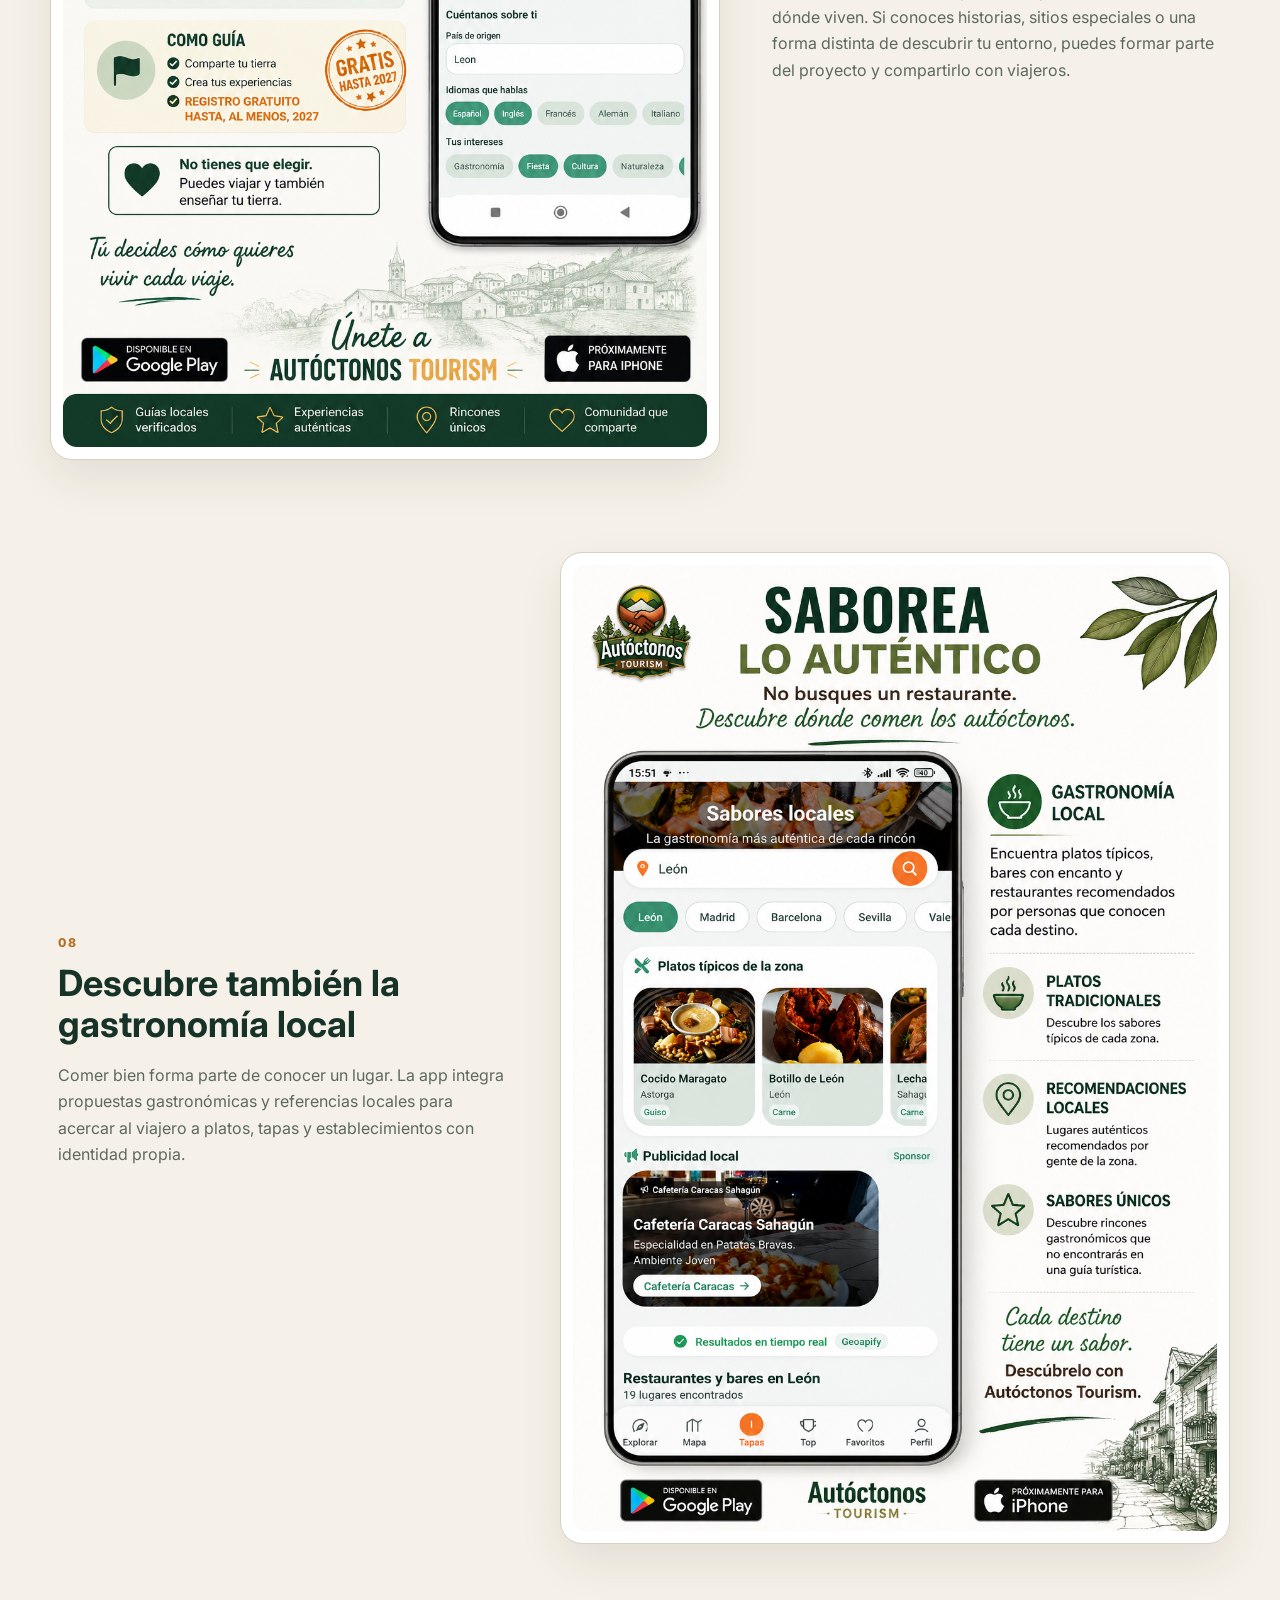
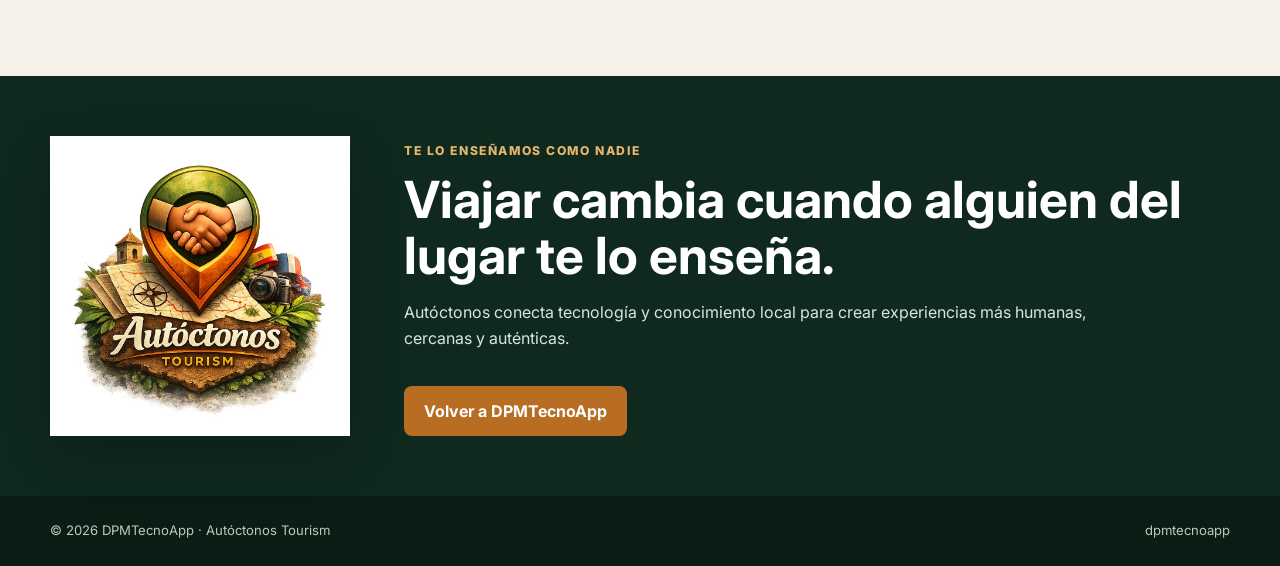
==== commit 140bdde7: "fix: corregir textos de las láminas 7 y 8" ====
--- a/autoctonos.html
+++ b/autoctonos.html
@@ -1 +1 @@
-<!doctype html><html lang="es"><head><meta charset="utf-8"><meta name="viewport" content="width=device-width,initial-scale=1"><meta name="description" content="Autóctonos Tourism conecta viajeros con personas locales, lugares auténticos y experiencias reales."><title>Autóctonos Tourism | DPMTecnoApp</title><link rel="preconnect" href="https://fonts.googleapis.com"><link rel="preconnect" href="https://fonts.gstatic.com" crossorigin><link href="https://fonts.googleapis.com/css2?family=Inter:wght@400;500;600;700;800&display=swap" rel="stylesheet"><link rel="stylesheet" href="autoctonos.css"></head><body><header class="auto-header"><a class="back-brand" href="index.html#proyectos"><span class="dpm-mini"><img src="assets/app-image.png" alt=""></span><span>DPMTecnoApp</span></a><a class="back-link" href="index.html#proyectos">← Volver a proyectos</a></header><main><section class="auto-hero"><div class="auto-shell hero-grid"><div class="hero-copy"><span class="kicker">AUTÓCTONOS TOURISM</span><h1>Descubre. Conecta.<br>Vive lo local.</h1><p>Autóctonos nace para cambiar la forma de conocer un destino: menos turismo de catálogo y más contacto con personas que realmente conocen cada calle, cada historia, cada rincón y cada costumbre.</p><div class="hero-points"><span>Guías locales</span><span>Experiencias auténticas</span><span>Turismo cercano</span></div></div><div class="hero-logo"><img src="assets/logo-autoctonos.png" alt="Logo de Autóctonos Tourism"></div></div></section><section class="intro auto-shell"><p class="section-label">UNA APP PARA DESCUBRIR DE OTRA MANERA</p><h2>Ocho formas de acercarte a lo auténtico</h2><p class="intro-text">La experiencia se construye paso a paso: descubrir, explorar, conectar, conversar y reservar. Las siguientes láminas muestran los pilares de Autóctonos y cómo la tecnología se mantiene en segundo plano para que lo importante sean las personas y los lugares.</p></section><section class="story auto-shell"><article class="story-row"><div class="story-image"><img src="assets/pantalla-1-autoctonos.png" alt="Pantalla 1 de Autóctonos"></div><div class="story-copy"><span class="step">01</span><h3>Descubre lo que tienes cerca</h3><p>Autóctonos pone el destino en primer plano desde el primer momento. La app ayuda a localizar lugares con personalidad propia, propuestas cercanas y experiencias que no siempre aparecen en las rutas turísticas habituales.</p></div></article><article class="story-row reverse"><div class="story-image"><img src="assets/pantalla-2-autoctonos.png" alt="Pantalla 2 de Autóctonos"></div><div class="story-copy"><span class="step">02</span><h3>Explora con contexto, no solo con un mapa</h3><p>Cada lugar gana valor cuando sabes qué mirar y por qué merece la pena. La navegación combina ubicación, contenido y recomendaciones para convertir una simple visita en una experiencia con sentido.</p></div></article><article class="story-row"><div class="story-image"><img src="assets/pantalla-3-autoctonos.png" alt="Pantalla 3 de Autóctonos"></div><div class="story-copy"><span class="step">03</span><h3>Encuentra personas que conocen de verdad el destino</h3><p>El corazón del proyecto son los guías locales. No hace falta encajar en el perfil clásico de guía profesional: también hay espacio para quienes conocen su ciudad, su pueblo y sus rincones y quieren enseñarlos de una forma cercana.</p></div></article><article class="story-row reverse"><div class="story-image"><img src="assets/pantalla-4-autoctonos.png" alt="Pantalla 4 de Autóctonos"></div><div class="story-copy"><span class="step">04</span><h3>Elige por afinidad, especialidad y forma de descubrir</h3><p>Historia, gastronomía, rutas, curiosidades, ambiente local o simplemente otra forma de mirar un lugar. El viajero puede encontrar perfiles que encajen con lo que busca y decidir con más información.</p></div></article><article class="story-row"><div class="story-image"><img src="assets/pantalla-5-autoctonos.png" alt="Pantalla 5 de Autóctonos"></div><div class="story-copy"><span class="step">05</span><h3>Conecta antes de reservar</h3><p>La conversación forma parte de la experiencia. Poder resolver dudas y hablar con la persona que te va a enseñar el destino reduce fricción y hace que cada encuentro empiece con más confianza y expectativas más claras.</p></div></article><article class="story-row reverse"><div class="story-image"><img src="assets/pantalla-6-autoctonos.png" alt="Pantalla 6 de Autóctonos"></div><div class="story-copy"><span class="step">06</span><h3>Reserva con flexibilidad</h3><p>Autóctonos está pensado para distintos tipos de experiencia: encuentros sin coste, aportaciones voluntarias o servicios de pago. La modalidad queda clara antes de confirmar para que ambas partes sepan exactamente qué esperar.</p></div></article><article class="story-row"><div class="story-image"><img src="assets/pantalla-7-autoctonos.png" alt="Pantalla 7 de Autóctonos"></div><div class="story-copy"><span class="step">07</span><h3>Descubre también la gastronomía local</h3><p>Comer bien forma parte de conocer un lugar. La app integra propuestas gastronómicas y referencias locales para acercar al viajero a platos, tapas y establecimientos con identidad propia.</p></div></article><article class="story-row reverse"><div class="story-image"><img src="assets/pantalla-8-autoctonos.png" alt="Pantalla 8 de Autóctonos"></div><div class="story-copy"><span class="step">08</span><h3>También puedes convertirte en Autóctono</h3><p>La comunidad crece con personas que disfrutan enseñando dónde viven. Si conoces historias, sitios especiales o una forma distinta de descubrir tu entorno, puedes formar parte del proyecto y compartirlo con viajeros.</p></div></article></section><section class="closing"><div class="auto-shell closing-inner"><img src="assets/logo-autoctonos.png" alt="Autóctonos Tourism"><div><span class="section-label">TE LO ENSEÑAMOS COMO NADIE</span><h2>Viajar cambia cuando alguien del lugar te lo enseña.</h2><p>Autóctonos conecta tecnología y conocimiento local para crear experiencias más humanas, cercanas y auténticas.</p><a class="cta" href="index.html#proyectos">Volver a DPMTecnoApp</a></div></div></section></main><footer class="auto-footer"><div class="auto-shell"><span>© 2026 DPMTecnoApp · Autóctonos Tourism</span><a href="index.html">dpmtecnoapp</a></div></footer></body></html>+<!doctype html><html lang="es"><head><meta charset="utf-8"><meta name="viewport" content="width=device-width,initial-scale=1"><meta name="description" content="Autóctonos Tourism conecta viajeros con personas locales, lugares auténticos y experiencias reales."><title>Autóctonos Tourism | DPMTecnoApp</title><link rel="preconnect" href="https://fonts.googleapis.com"><link rel="preconnect" href="https://fonts.gstatic.com" crossorigin><link href="https://fonts.googleapis.com/css2?family=Inter:wght@400;500;600;700;800&display=swap" rel="stylesheet"><link rel="stylesheet" href="autoctonos.css"></head><body><header class="auto-header"><a class="back-brand" href="index.html#proyectos"><span class="dpm-mini"><img src="assets/app-image.png" alt=""></span><span>DPMTecnoApp</span></a><a class="back-link" href="index.html#proyectos">← Volver a proyectos</a></header><main><section class="auto-hero"><div class="auto-shell hero-grid"><div class="hero-copy"><span class="kicker">AUTÓCTONOS TOURISM</span><h1>Descubre. Conecta.<br>Vive lo local.</h1><p>Autóctonos nace para cambiar la forma de conocer un destino: menos turismo de catálogo y más contacto con personas que realmente conocen cada calle, cada historia, cada rincón y cada costumbre.</p><div class="hero-points"><span>Guías locales</span><span>Experiencias auténticas</span><span>Turismo cercano</span></div></div><div class="hero-logo"><img src="assets/logo-autoctonos.png" alt="Logo de Autóctonos Tourism"></div></div></section><section class="intro auto-shell"><p class="section-label">UNA APP PARA DESCUBRIR DE OTRA MANERA</p><h2>Ocho formas de acercarte a lo auténtico</h2><p class="intro-text">La experiencia se construye paso a paso: descubrir, explorar, conectar, conversar y reservar. Las siguientes láminas muestran los pilares de Autóctonos y cómo la tecnología se mantiene en segundo plano para que lo importante sean las personas y los lugares.</p></section><section class="story auto-shell"><article class="story-row"><div class="story-image"><img src="assets/pantalla-1-autoctonos.png" alt="Pantalla 1 de Autóctonos"></div><div class="story-copy"><span class="step">01</span><h3>Descubre lo que tienes cerca</h3><p>Autóctonos pone el destino en primer plano desde el primer momento. La app ayuda a localizar lugares con personalidad propia, propuestas cercanas y experiencias que no siempre aparecen en las rutas turísticas habituales.</p></div></article><article class="story-row reverse"><div class="story-image"><img src="assets/pantalla-2-autoctonos.png" alt="Pantalla 2 de Autóctonos"></div><div class="story-copy"><span class="step">02</span><h3>Explora con contexto, no solo con un mapa</h3><p>Cada lugar gana valor cuando sabes qué mirar y por qué merece la pena. La navegación combina ubicación, contenido y recomendaciones para convertir una simple visita en una experiencia con sentido.</p></div></article><article class="story-row"><div class="story-image"><img src="assets/pantalla-3-autoctonos.png" alt="Pantalla 3 de Autóctonos"></div><div class="story-copy"><span class="step">03</span><h3>Encuentra personas que conocen de verdad el destino</h3><p>El corazón del proyecto son los guías locales. No hace falta encajar en el perfil clásico de guía profesional: también hay espacio para quienes conocen su ciudad, su pueblo y sus rincones y quieren enseñarlos de una forma cercana.</p></div></article><article class="story-row reverse"><div class="story-image"><img src="assets/pantalla-4-autoctonos.png" alt="Pantalla 4 de Autóctonos"></div><div class="story-copy"><span class="step">04</span><h3>Elige por afinidad, especialidad y forma de descubrir</h3><p>Historia, gastronomía, rutas, curiosidades, ambiente local o simplemente otra forma de mirar un lugar. El viajero puede encontrar perfiles que encajen con lo que busca y decidir con más información.</p></div></article><article class="story-row"><div class="story-image"><img src="assets/pantalla-5-autoctonos.png" alt="Pantalla 5 de Autóctonos"></div><div class="story-copy"><span class="step">05</span><h3>Conecta antes de reservar</h3><p>La conversación forma parte de la experiencia. Poder resolver dudas y hablar con la persona que te va a enseñar el destino reduce fricción y hace que cada encuentro empiece con más confianza y expectativas más claras.</p></div></article><article class="story-row reverse"><div class="story-image"><img src="assets/pantalla-6-autoctonos.png" alt="Pantalla 6 de Autóctonos"></div><div class="story-copy"><span class="step">06</span><h3>Reserva con flexibilidad</h3><p>Autóctonos está pensado para distintos tipos de experiencia: encuentros sin coste, aportaciones voluntarias o servicios de pago. La modalidad queda clara antes de confirmar para que ambas partes sepan exactamente qué esperar.</p></div></article><article class="story-row"><div class="story-image"><img src="assets/pantalla-7-autoctonos.png" alt="Pantalla 7 de Autóctonos"></div><div class="story-copy"><span class="step">07</span><h3>También puedes convertirte en Autóctono</h3><p>La comunidad crece con personas que disfrutan enseñando dónde viven. Si conoces historias, sitios especiales o una forma distinta de descubrir tu entorno, puedes formar parte del proyecto y compartirlo con viajeros.</p></div></article><article class="story-row reverse"><div class="story-image"><img src="assets/pantalla-8-autoctonos.png" alt="Pantalla 8 de Autóctonos"></div><div class="story-copy"><span class="step">08</span><h3>Descubre también la gastronomía local</h3><p>Comer bien forma parte de conocer un lugar. La app integra propuestas gastronómicas y referencias locales para acercar al viajero a platos, tapas y establecimientos con identidad propia.</p></div></article></section><section class="closing"><div class="auto-shell closing-inner"><img src="assets/logo-autoctonos.png" alt="Autóctonos Tourism"><div><span class="section-label">TE LO ENSEÑAMOS COMO NADIE</span><h2>Viajar cambia cuando alguien del lugar te lo enseña.</h2><p>Autóctonos conecta tecnología y conocimiento local para crear experiencias más humanas, cercanas y auténticas.</p><a class="cta" href="index.html#proyectos">Volver a DPMTecnoApp</a></div></div></section></main><footer class="auto-footer"><div class="auto-shell"><span>© 2026 DPMTecnoApp · Autóctonos Tourism</span><a href="index.html">dpmtecnoapp</a></div></footer></body></html>
--- a/autoctonos.css
+++ b/autoctonos.css
@@ -0,0 +1 @@
+*{box-sizing:border-box}html{scroll-behavior:smooth}body{margin:0;background:#f5f1e8;color:#173328;font-family:Inter,Arial,sans-serif;line-height:1.65}a{text-decoration:none;color:inherit}img{max-width:100%;display:block}.auto-shell{width:min(1180px,calc(100% - 48px));margin:auto}.auto-header{height:78px;display:flex;align-items:center;justify-content:space-between;padding:0 max(24px,calc((100vw - 1180px)/2));background:#10291f;color:#fff;border-bottom:1px solid rgba(255,255,255,.08);position:sticky;top:0;z-index:20}.back-brand{display:flex;align-items:center;gap:12px;font-weight:800}.dpm-mini{width:46px;height:46px;border-radius:10px;overflow:hidden;border:1px solid #6da889;background:#0d2019}.dpm-mini img{width:100%;height:100%;object-fit:cover;transform:scale(1.35)}.back-link{font-size:.9rem;color:#d8e8df}.auto-hero{background:linear-gradient(135deg,#10291f 0%,#183d2d 58%,#a86422 150%);color:#fff;padding:64px 0 56px;border-bottom:1px solid rgba(0,0,0,.1)}.hero-grid{display:grid;grid-template-columns:1.15fr .85fr;gap:60px;align-items:center}.kicker,.section-label,.step{font-size:.76rem;letter-spacing:.13em;font-weight:800;text-transform:uppercase}.kicker{color:#e5b66f}.hero-copy h1{font-size:clamp(3.1rem,6vw,5.4rem);line-height:.97;margin:10px 0 22px;letter-spacing:-.05em}.hero-copy p{font-size:1.08rem;color:#e4ece7;max-width:690px}.hero-points{display:flex;gap:10px;flex-wrap:wrap;margin-top:28px}.hero-points span{border:1px solid rgba(255,255,255,.18);background:rgba(255,255,255,.06);border-radius:999px;padding:8px 14px;font-size:.83rem}.hero-logo{display:flex;justify-content:center}.hero-logo img{width:min(390px,100%);filter:drop-shadow(0 22px 32px rgba(0,0,0,.24))}.intro{padding:72px 0 38px}.section-label{color:#a75b18}.intro h2{font-size:clamp(2rem,4vw,3rem);line-height:1.1;margin:8px 0 18px;color:#173328}.intro-text{max-width:840px;color:#5d685f;font-size:1.02rem}.story{padding:20px 0 70px}.story-row{display:grid;grid-template-columns:1.18fr .82fr;gap:44px;align-items:center;padding:30px 0 62px}.story-row.reverse{grid-template-columns:.82fr 1.18fr}.story-row.reverse .story-image{order:2}.story-row.reverse .story-copy{order:1}.story-image{background:#fff;border-radius:22px;padding:12px;border:1px solid #d8d0c1;box-shadow:0 18px 45px rgba(58,45,24,.09);overflow:hidden}.story-image img{width:100%;height:auto;border-radius:14px}.story-copy{padding:14px 8px}.step{color:#b96d23}.story-copy h3{font-size:clamp(1.55rem,3vw,2.25rem);line-height:1.16;margin:8px 0 16px;color:#173328}.story-copy p{margin:0;color:#5d685f;font-size:1rem}.closing{background:#10291f;color:#fff;padding:60px 0}.closing-inner{display:grid;grid-template-columns:300px 1fr;gap:54px;align-items:center}.closing img{width:100%;filter:drop-shadow(0 18px 24px rgba(0,0,0,.22))}.closing .section-label{color:#e5b66f}.closing h2{font-size:clamp(2rem,4vw,3.2rem);line-height:1.08;margin:10px 0 16px}.closing p{color:#d8e5de;max-width:700px}.cta{display:inline-flex;margin-top:18px;padding:12px 20px;border-radius:8px;background:#b96d23;color:#fff;font-weight:700}.auto-footer{background:#0b1c15;color:#b9cbc0;padding:24px 0;font-size:.82rem}.auto-footer .auto-shell{display:flex;justify-content:space-between;gap:20px;align-items:center}@media(max-width:900px){.auto-header{height:70px}.back-link{font-size:.8rem}.hero-grid,.closing-inner,.story-row,.story-row.reverse{grid-template-columns:1fr}.hero-logo{order:-1}.hero-logo img{width:min(300px,72vw)}.story-row.reverse .story-image,.story-row.reverse .story-copy{order:initial}.story-row{gap:22px;padding-bottom:48px}.story-copy{padding:0 4px}.closing img{width:min(260px,70vw);margin:auto}.auto-footer .auto-shell{flex-direction:column;text-align:center}}@media(max-width:560px){.auto-shell{width:calc(100% - 28px)}.auto-header{padding:0 14px}.back-brand span:last-child{font-size:.92rem}.back-link{font-size:0}.back-link:after{content:'← Volver';font-size:.82rem}.auto-hero{padding:42px 0}.hero-copy h1{font-size:2.75rem}.intro{padding-top:48px}.story-image{padding:7px;border-radius:16px}.story-image img{border-radius:11px}.closing{padding:46px 0}.hero-points{gap:7px}.hero-points span{font-size:.75rem}}
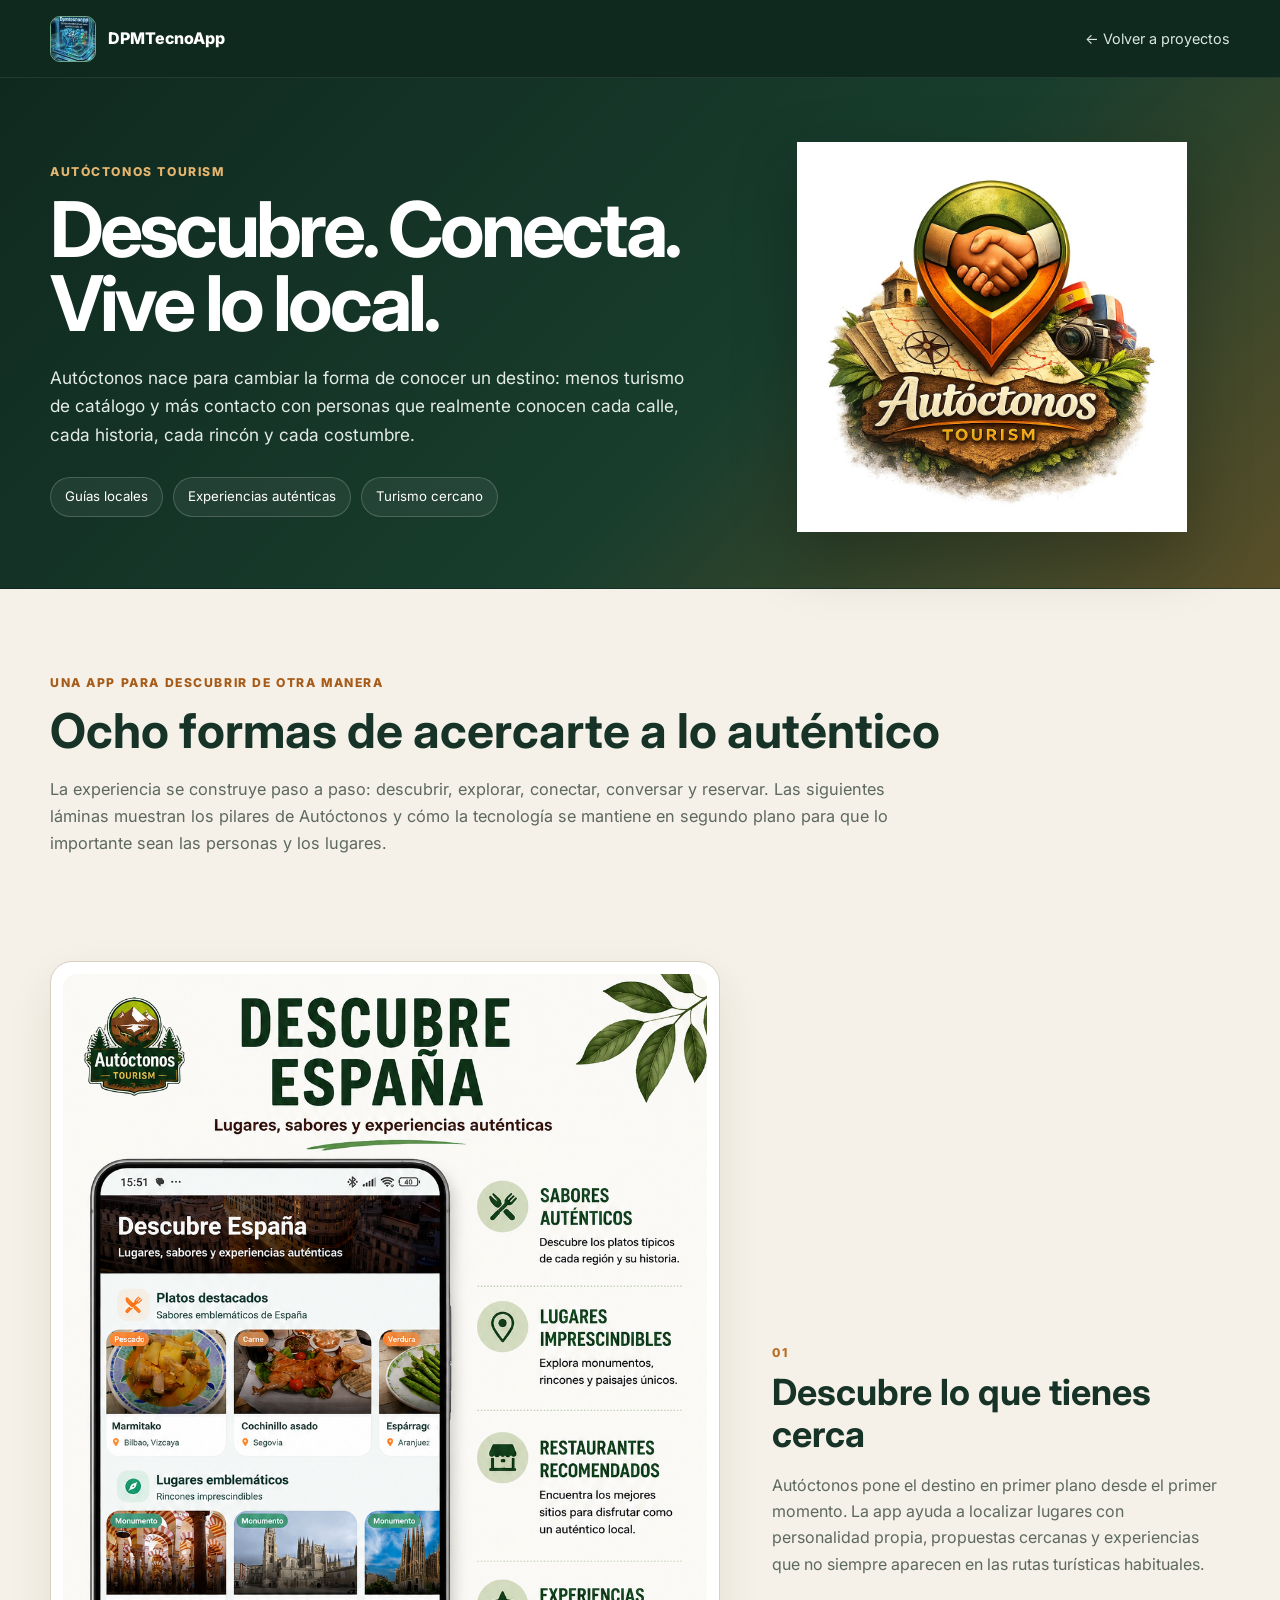
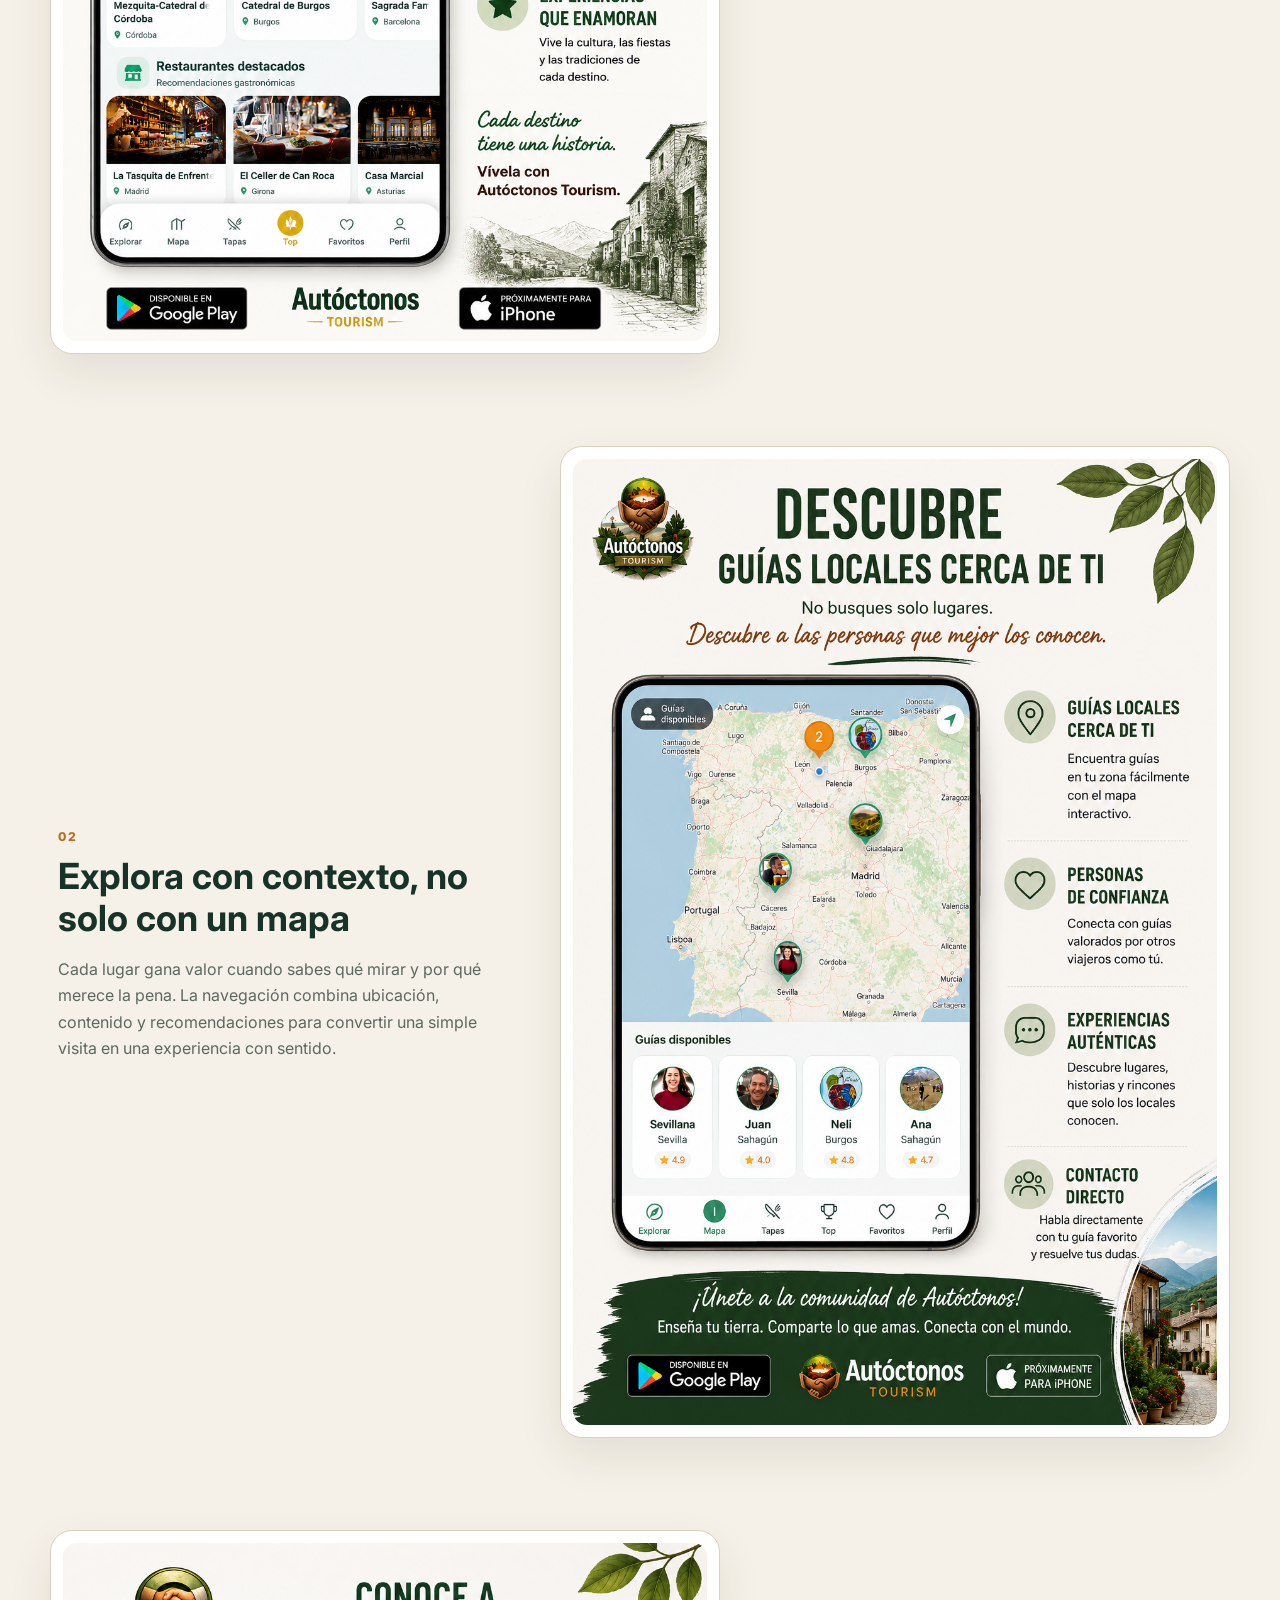
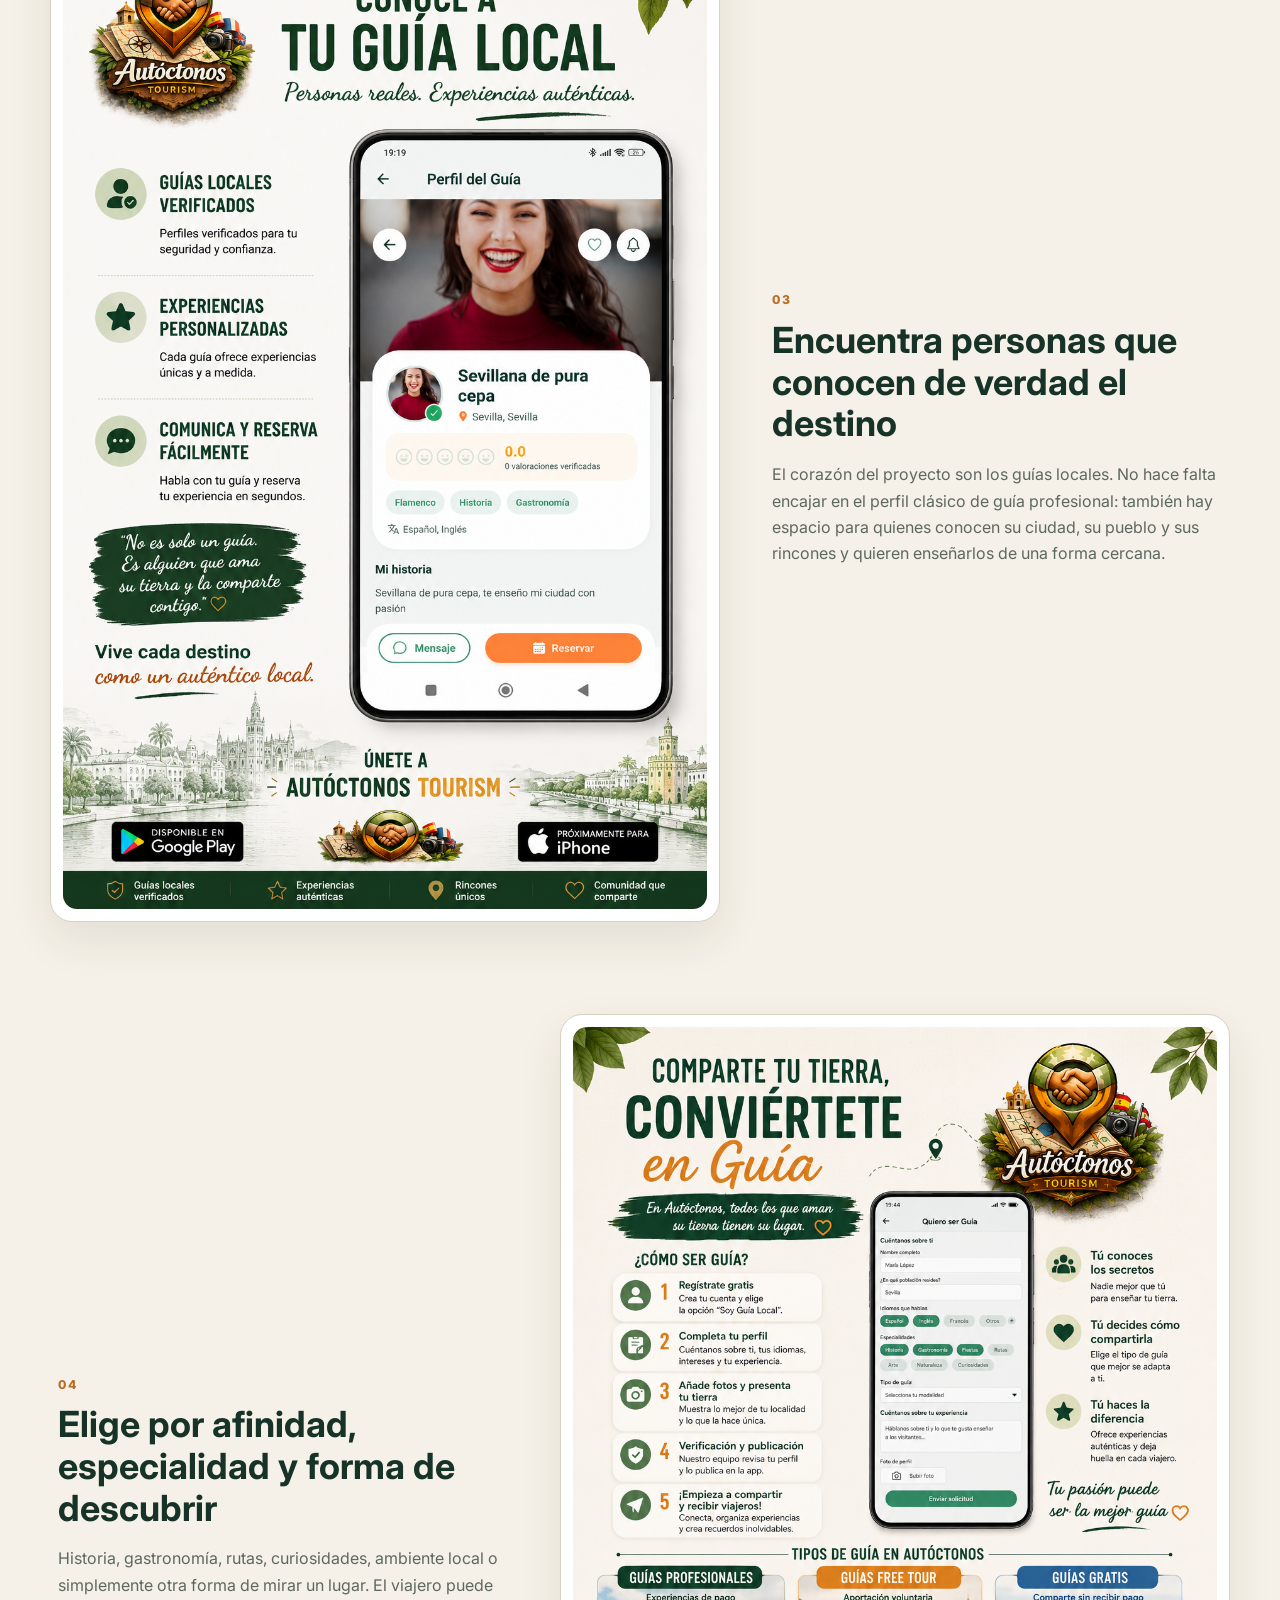
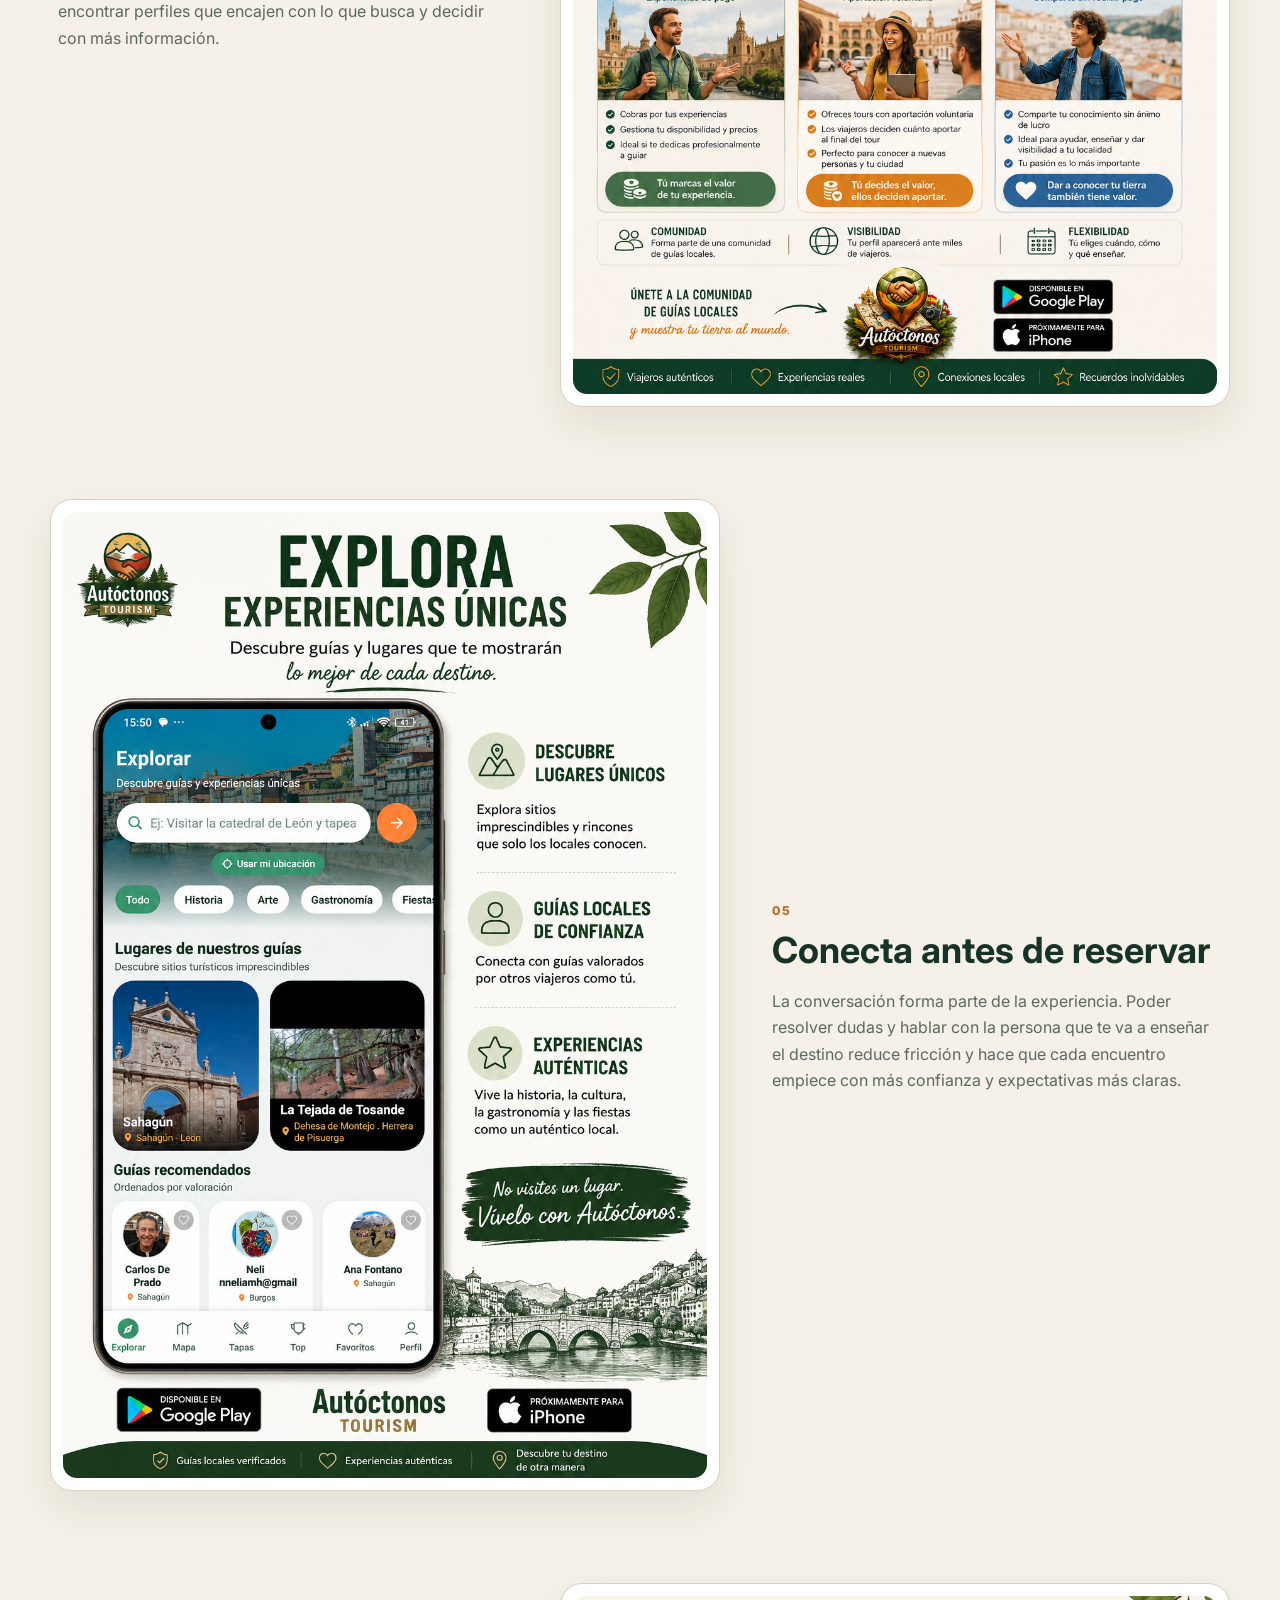
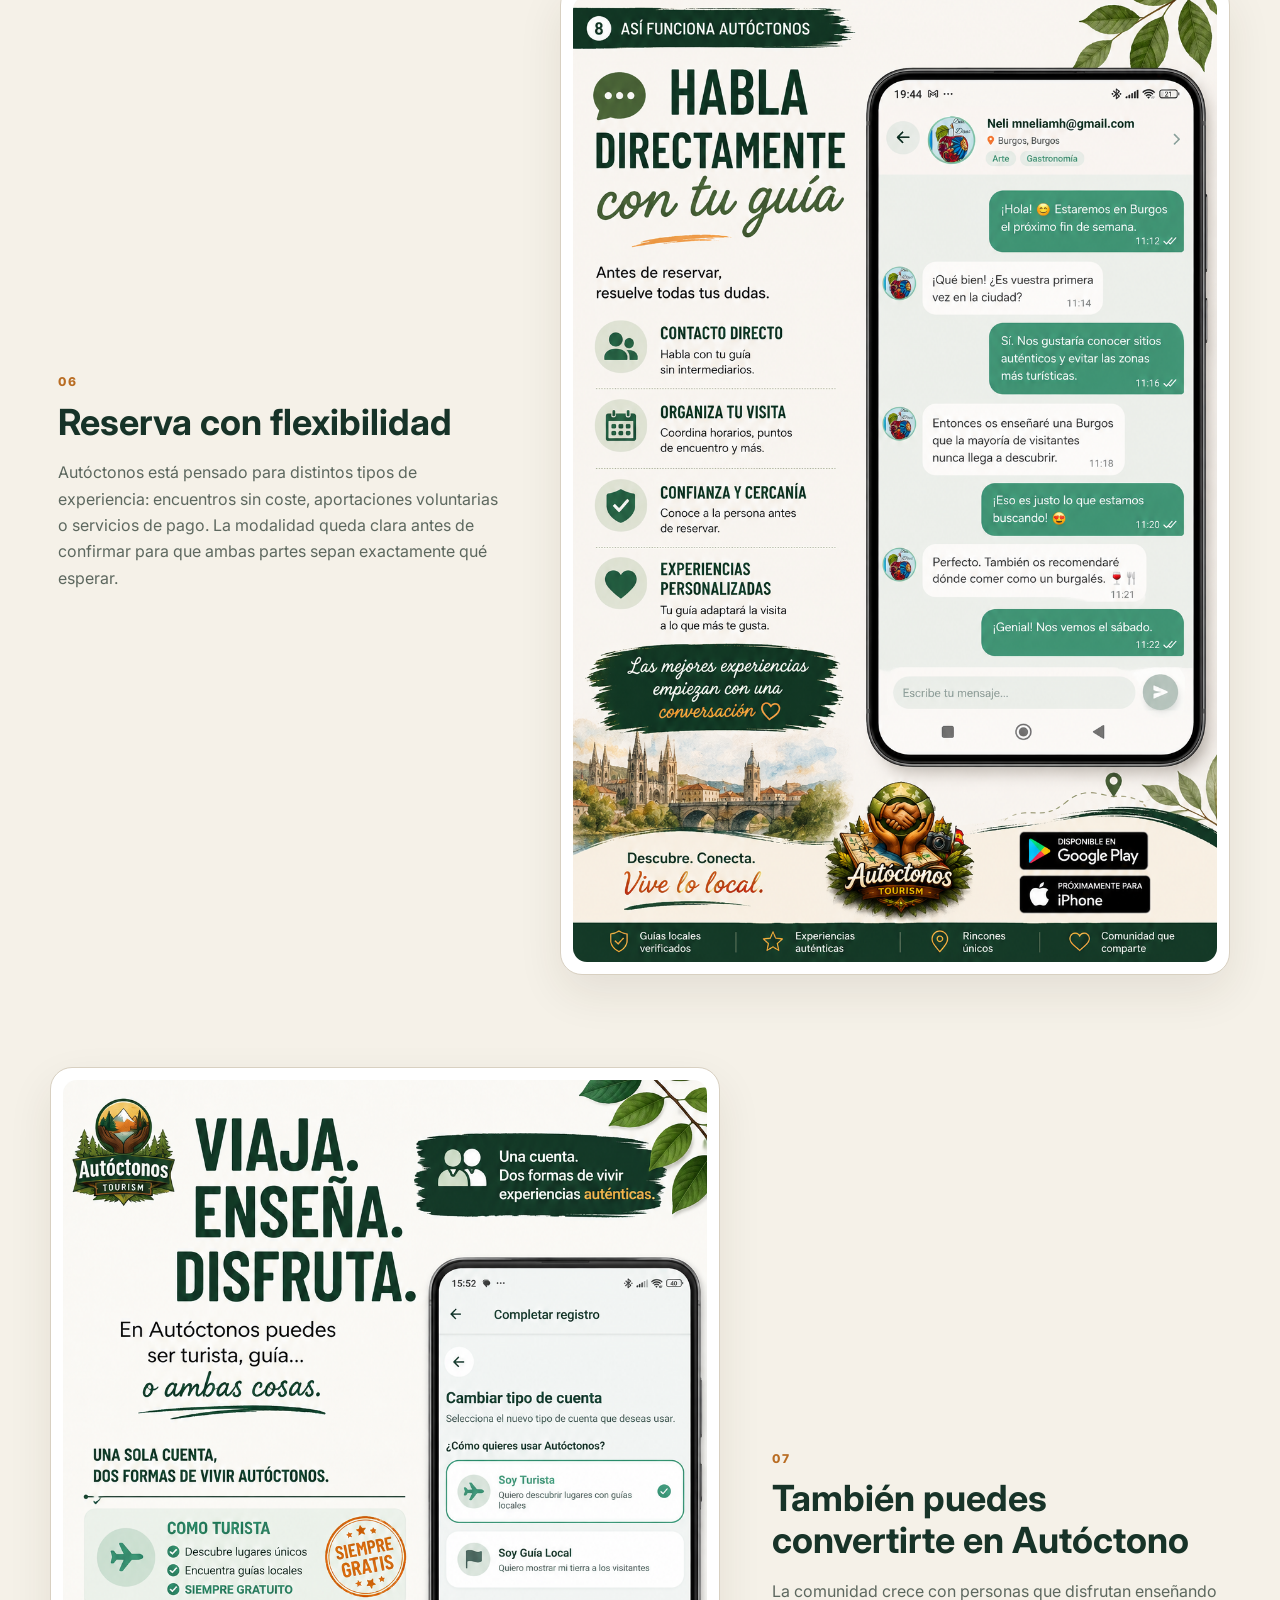
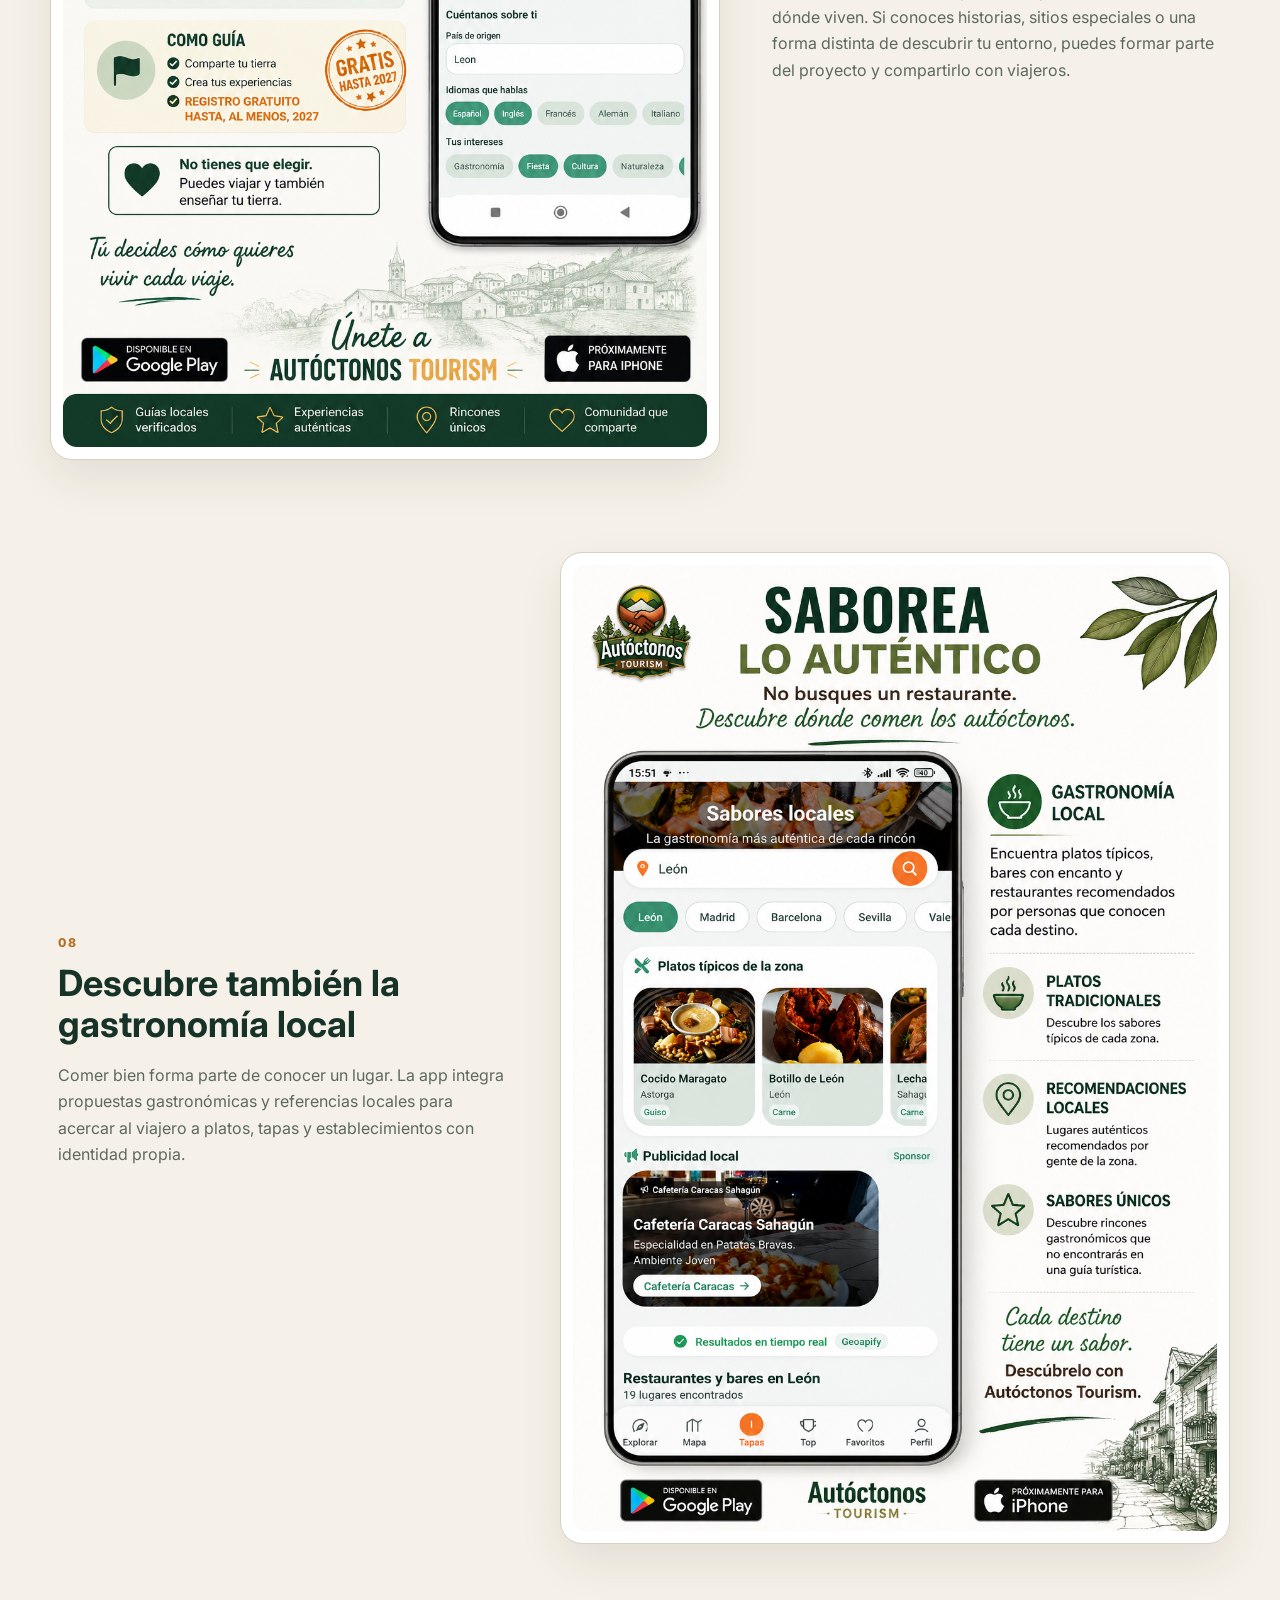
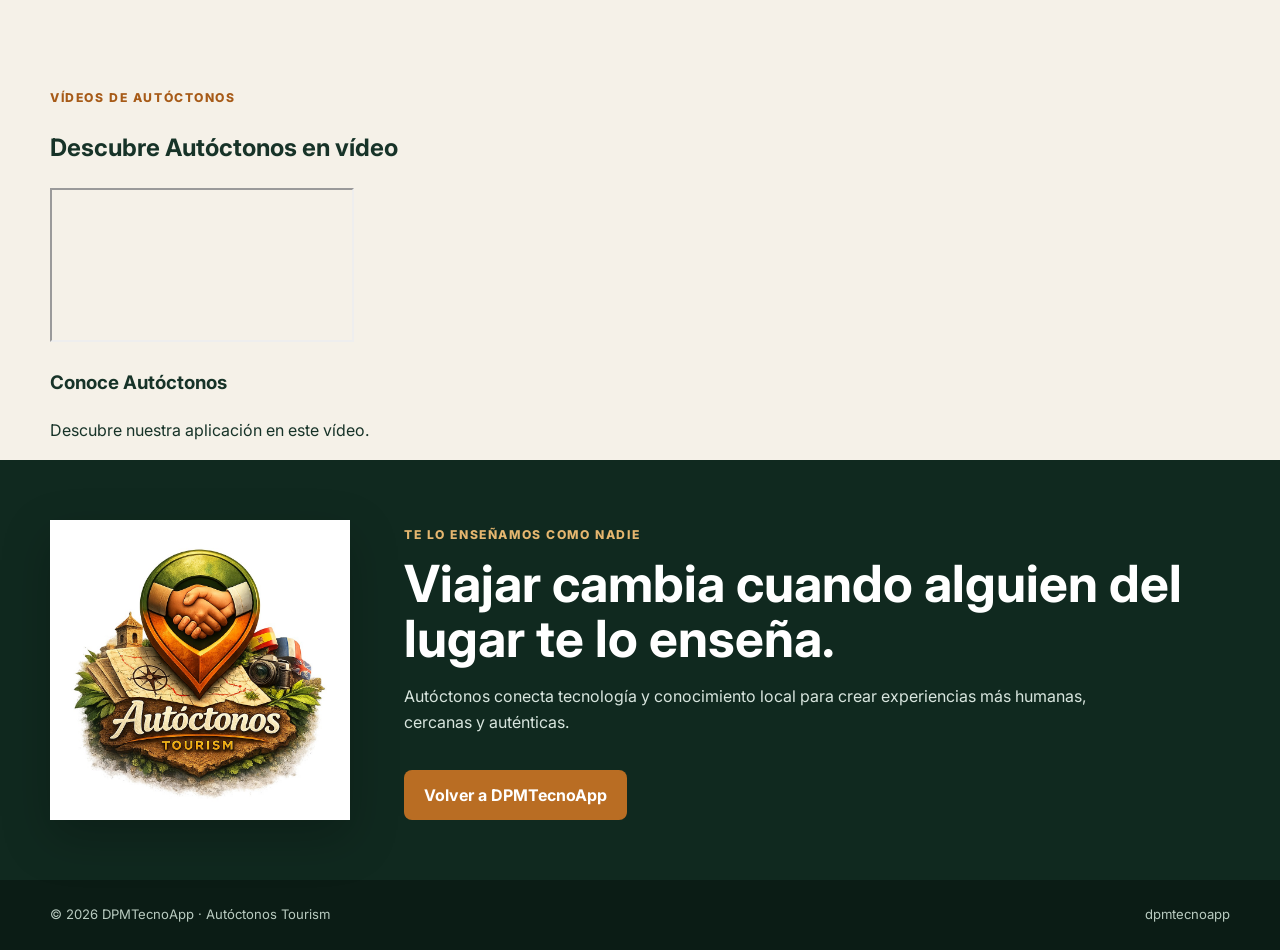
==== commit 9176f2dc: "Añadir vídeo de YouTube a la sección Autóctonos" ====
--- a/autoctonos.html
+++ b/autoctonos.html
@@ -1 +1 @@
-<!doctype html><html lang="es"><head><meta charset="utf-8"><meta name="viewport" content="width=device-width,initial-scale=1"><meta name="description" content="Autóctonos Tourism conecta viajeros con personas locales, lugares auténticos y experiencias reales."><title>Autóctonos Tourism | DPMTecnoApp</title><link rel="preconnect" href="https://fonts.googleapis.com"><link rel="preconnect" href="https://fonts.gstatic.com" crossorigin><link href="https://fonts.googleapis.com/css2?family=Inter:wght@400;500;600;700;800&display=swap" rel="stylesheet"><link rel="stylesheet" href="autoctonos.css"></head><body><header class="auto-header"><a class="back-brand" href="index.html#proyectos"><span class="dpm-mini"><img src="assets/app-image.png" alt=""></span><span>DPMTecnoApp</span></a><a class="back-link" href="index.html#proyectos">← Volver a proyectos</a></header><main><section class="auto-hero"><div class="auto-shell hero-grid"><div class="hero-copy"><span class="kicker">AUTÓCTONOS TOURISM</span><h1>Descubre. Conecta.<br>Vive lo local.</h1><p>Autóctonos nace para cambiar la forma de conocer un destino: menos turismo de catálogo y más contacto con personas que realmente conocen cada calle, cada historia, cada rincón y cada costumbre.</p><div class="hero-points"><span>Guías locales</span><span>Experiencias auténticas</span><span>Turismo cercano</span></div></div><div class="hero-logo"><img src="assets/logo-autoctonos.png" alt="Logo de Autóctonos Tourism"></div></div></section><section class="intro auto-shell"><p class="section-label">UNA APP PARA DESCUBRIR DE OTRA MANERA</p><h2>Ocho formas de acercarte a lo auténtico</h2><p class="intro-text">La experiencia se construye paso a paso: descubrir, explorar, conectar, conversar y reservar. Las siguientes láminas muestran los pilares de Autóctonos y cómo la tecnología se mantiene en segundo plano para que lo importante sean las personas y los lugares.</p></section><section class="story auto-shell"><article class="story-row"><div class="story-image"><img src="assets/pantalla-1-autoctonos.png" alt="Pantalla 1 de Autóctonos"></div><div class="story-copy"><span class="step">01</span><h3>Descubre lo que tienes cerca</h3><p>Autóctonos pone el destino en primer plano desde el primer momento. La app ayuda a localizar lugares con personalidad propia, propuestas cercanas y experiencias que no siempre aparecen en las rutas turísticas habituales.</p></div></article><article class="story-row reverse"><div class="story-image"><img src="assets/pantalla-2-autoctonos.png" alt="Pantalla 2 de Autóctonos"></div><div class="story-copy"><span class="step">02</span><h3>Explora con contexto, no solo con un mapa</h3><p>Cada lugar gana valor cuando sabes qué mirar y por qué merece la pena. La navegación combina ubicación, contenido y recomendaciones para convertir una simple visita en una experiencia con sentido.</p></div></article><article class="story-row"><div class="story-image"><img src="assets/pantalla-3-autoctonos.png" alt="Pantalla 3 de Autóctonos"></div><div class="story-copy"><span class="step">03</span><h3>Encuentra personas que conocen de verdad el destino</h3><p>El corazón del proyecto son los guías locales. No hace falta encajar en el perfil clásico de guía profesional: también hay espacio para quienes conocen su ciudad, su pueblo y sus rincones y quieren enseñarlos de una forma cercana.</p></div></article><article class="story-row reverse"><div class="story-image"><img src="assets/pantalla-4-autoctonos.png" alt="Pantalla 4 de Autóctonos"></div><div class="story-copy"><span class="step">04</span><h3>Elige por afinidad, especialidad y forma de descubrir</h3><p>Historia, gastronomía, rutas, curiosidades, ambiente local o simplemente otra forma de mirar un lugar. El viajero puede encontrar perfiles que encajen con lo que busca y decidir con más información.</p></div></article><article class="story-row"><div class="story-image"><img src="assets/pantalla-5-autoctonos.png" alt="Pantalla 5 de Autóctonos"></div><div class="story-copy"><span class="step">05</span><h3>Conecta antes de reservar</h3><p>La conversación forma parte de la experiencia. Poder resolver dudas y hablar con la persona que te va a enseñar el destino reduce fricción y hace que cada encuentro empiece con más confianza y expectativas más claras.</p></div></article><article class="story-row reverse"><div class="story-image"><img src="assets/pantalla-6-autoctonos.png" alt="Pantalla 6 de Autóctonos"></div><div class="story-copy"><span class="step">06</span><h3>Reserva con flexibilidad</h3><p>Autóctonos está pensado para distintos tipos de experiencia: encuentros sin coste, aportaciones voluntarias o servicios de pago. La modalidad queda clara antes de confirmar para que ambas partes sepan exactamente qué esperar.</p></div></article><article class="story-row"><div class="story-image"><img src="assets/pantalla-7-autoctonos.png" alt="Pantalla 7 de Autóctonos"></div><div class="story-copy"><span class="step">07</span><h3>También puedes convertirte en Autóctono</h3><p>La comunidad crece con personas que disfrutan enseñando dónde viven. Si conoces historias, sitios especiales o una forma distinta de descubrir tu entorno, puedes formar parte del proyecto y compartirlo con viajeros.</p></div></article><article class="story-row reverse"><div class="story-image"><img src="assets/pantalla-8-autoctonos.png" alt="Pantalla 8 de Autóctonos"></div><div class="story-copy"><span class="step">08</span><h3>Descubre también la gastronomía local</h3><p>Comer bien forma parte de conocer un lugar. La app integra propuestas gastronómicas y referencias locales para acercar al viajero a platos, tapas y establecimientos con identidad propia.</p></div></article></section><section class="closing"><div class="auto-shell closing-inner"><img src="assets/logo-autoctonos.png" alt="Autóctonos Tourism"><div><span class="section-label">TE LO ENSEÑAMOS COMO NADIE</span><h2>Viajar cambia cuando alguien del lugar te lo enseña.</h2><p>Autóctonos conecta tecnología y conocimiento local para crear experiencias más humanas, cercanas y auténticas.</p><a class="cta" href="index.html#proyectos">Volver a DPMTecnoApp</a></div></div></section></main><footer class="auto-footer"><div class="auto-shell"><span>© 2026 DPMTecnoApp · Autóctonos Tourism</span><a href="index.html">dpmtecnoapp</a></div></footer></body></html>+<!doctype html><html lang="es"><head><meta charset="utf-8"><meta name="viewport" content="width=device-width,initial-scale=1"><meta name="description" content="Autóctonos Tourism conecta viajeros con personas locales, lugares auténticos y experiencias reales."><title>Autóctonos Tourism | DPMTecnoApp</title><link rel="preconnect" href="https://fonts.googleapis.com"><link rel="preconnect" href="https://fonts.gstatic.com" crossorigin><link href="https://fonts.googleapis.com/css2?family=Inter:wght@400;500;600;700;800&display=swap" rel="stylesheet"><link rel="stylesheet" href="autoctonos.css"></head><body><header class="auto-header"><a class="back-brand" href="index.html#proyectos"><span class="dpm-mini"><img src="assets/app-image.png" alt=""></span><span>DPMTecnoApp</span></a><a class="back-link" href="index.html#proyectos">← Volver a proyectos</a></header><main><section class="auto-hero"><div class="auto-shell hero-grid"><div class="hero-copy"><span class="kicker">AUTÓCTONOS TOURISM</span><h1>Descubre. Conecta.<br>Vive lo local.</h1><p>Autóctonos nace para cambiar la forma de conocer un destino: menos turismo de catálogo y más contacto con personas que realmente conocen cada calle, cada historia, cada rincón y cada costumbre.</p><div class="hero-points"><span>Guías locales</span><span>Experiencias auténticas</span><span>Turismo cercano</span></div></div><div class="hero-logo"><img src="assets/logo-autoctonos.png" alt="Logo de Autóctonos Tourism"></div></div></section><section class="intro auto-shell"><p class="section-label">UNA APP PARA DESCUBRIR DE OTRA MANERA</p><h2>Ocho formas de acercarte a lo auténtico</h2><p class="intro-text">La experiencia se construye paso a paso: descubrir, explorar, conectar, conversar y reservar. Las siguientes láminas muestran los pilares de Autóctonos y cómo la tecnología se mantiene en segundo plano para que lo importante sean las personas y los lugares.</p></section><section class="story auto-shell"><article class="story-row"><div class="story-image"><img src="assets/pantalla-1-autoctonos.png" alt="Pantalla 1 de Autóctonos"></div><div class="story-copy"><span class="step">01</span><h3>Descubre lo que tienes cerca</h3><p>Autóctonos pone el destino en primer plano desde el primer momento. La app ayuda a localizar lugares con personalidad propia, propuestas cercanas y experiencias que no siempre aparecen en las rutas turísticas habituales.</p></div></article><article class="story-row reverse"><div class="story-image"><img src="assets/pantalla-2-autoctonos.png" alt="Pantalla 2 de Autóctonos"></div><div class="story-copy"><span class="step">02</span><h3>Explora con contexto, no solo con un mapa</h3><p>Cada lugar gana valor cuando sabes qué mirar y por qué merece la pena. La navegación combina ubicación, contenido y recomendaciones para convertir una simple visita en una experiencia con sentido.</p></div></article><article class="story-row"><div class="story-image"><img src="assets/pantalla-3-autoctonos.png" alt="Pantalla 3 de Autóctonos"></div><div class="story-copy"><span class="step">03</span><h3>Encuentra personas que conocen de verdad el destino</h3><p>El corazón del proyecto son los guías locales. No hace falta encajar en el perfil clásico de guía profesional: también hay espacio para quienes conocen su ciudad, su pueblo y sus rincones y quieren enseñarlos de una forma cercana.</p></div></article><article class="story-row reverse"><div class="story-image"><img src="assets/pantalla-4-autoctonos.png" alt="Pantalla 4 de Autóctonos"></div><div class="story-copy"><span class="step">04</span><h3>Elige por afinidad, especialidad y forma de descubrir</h3><p>Historia, gastronomía, rutas, curiosidades, ambiente local o simplemente otra forma de mirar un lugar. El viajero puede encontrar perfiles que encajen con lo que busca y decidir con más información.</p></div></article><article class="story-row"><div class="story-image"><img src="assets/pantalla-5-autoctonos.png" alt="Pantalla 5 de Autóctonos"></div><div class="story-copy"><span class="step">05</span><h3>Conecta antes de reservar</h3><p>La conversación forma parte de la experiencia. Poder resolver dudas y hablar con la persona que te va a enseñar el destino reduce fricción y hace que cada encuentro empiece con más confianza y expectativas más claras.</p></div></article><article class="story-row reverse"><div class="story-image"><img src="assets/pantalla-6-autoctonos.png" alt="Pantalla 6 de Autóctonos"></div><div class="story-copy"><span class="step">06</span><h3>Reserva con flexibilidad</h3><p>Autóctonos está pensado para distintos tipos de experiencia: encuentros sin coste, aportaciones voluntarias o servicios de pago. La modalidad queda clara antes de confirmar para que ambas partes sepan exactamente qué esperar.</p></div></article><article class="story-row"><div class="story-image"><img src="assets/pantalla-7-autoctonos.png" alt="Pantalla 7 de Autóctonos"></div><div class="story-copy"><span class="step">07</span><h3>También puedes convertirte en Autóctono</h3><p>La comunidad crece con personas que disfrutan enseñando dónde viven. Si conoces historias, sitios especiales o una forma distinta de descubrir tu entorno, puedes formar parte del proyecto y compartirlo con viajeros.</p></div></article><article class="story-row reverse"><div class="story-image"><img src="assets/pantalla-8-autoctonos.png" alt="Pantalla 8 de Autóctonos"></div><div class="story-copy"><span class="step">08</span><h3>Descubre también la gastronomía local</h3><p>Comer bien forma parte de conocer un lugar. La app integra propuestas gastronómicas y referencias locales para acercar al viajero a platos, tapas y establecimientos con identidad propia.</p></div></article></section><section id="videos" class="videos auto-shell"><p class="section-label">VÍDEOS DE AUTÓCTONOS</p><h2>Descubre Autóctonos en vídeo</h2><div class="video-grid"><article><div class="video-frame"><iframe src="https://www.youtube.com/embed/CLGBElWgN3s" title="Vídeo de Autóctonos Tourism" loading="lazy" allow="accelerometer; autoplay; clipboard-write; encrypted-media; gyroscope; picture-in-picture; web-share" referrerpolicy="strict-origin-when-cross-origin" allowfullscreen></iframe></div><div class="video-copy"><h3>Conoce Autóctonos</h3><p>Descubre nuestra aplicación en este vídeo.</p></div></article></div></section><section class="closing"><div class="auto-shell closing-inner"><img src="assets/logo-autoctonos.png" alt="Autóctonos Tourism"><div><span class="section-label">TE LO ENSEÑAMOS COMO NADIE</span><h2>Viajar cambia cuando alguien del lugar te lo enseña.</h2><p>Autóctonos conecta tecnología y conocimiento local para crear experiencias más humanas, cercanas y auténticas.</p><a class="cta" href="index.html#proyectos">Volver a DPMTecnoApp</a></div></div></section></main><footer class="auto-footer"><div class="auto-shell"><span>© 2026 DPMTecnoApp · Autóctonos Tourism</span><a href="index.html">dpmtecnoapp</a></div></footer></body></html>
